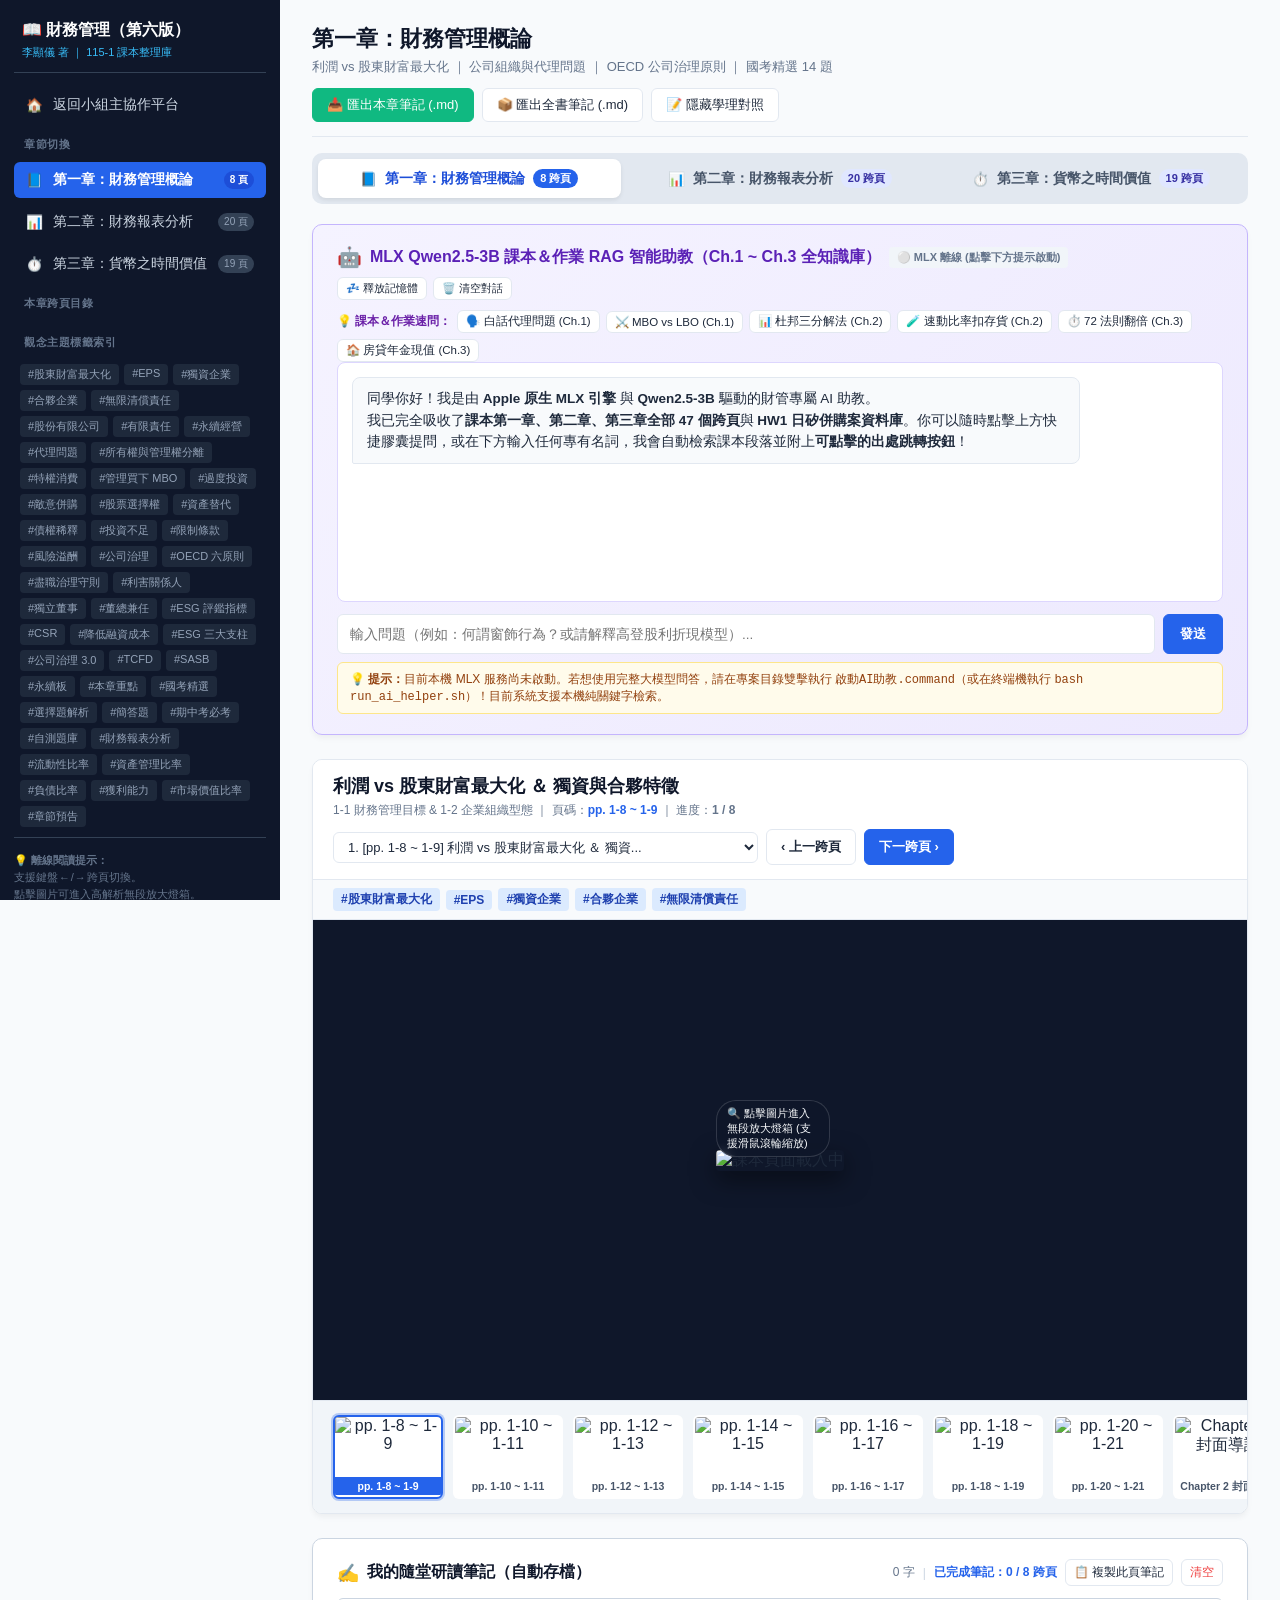
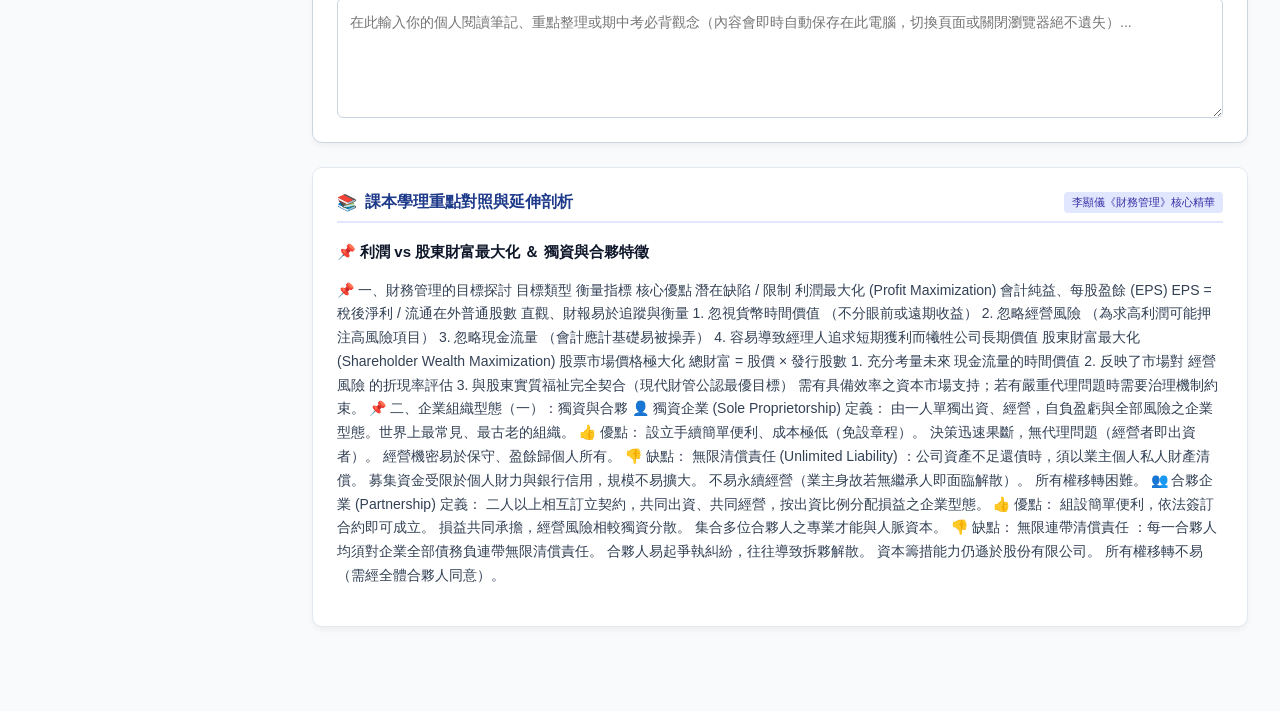
==== textbook.html @ d27c6909 "feat(quiz1): add Quiz 1 exam prep center (Ch01 14 choice questions, 5 essay answers, core textbook c" ====
<!DOCTYPE html>
<html lang="zh-TW">
<head>
<meta charset="UTF-8">
<meta name="viewport" content="width=device-width, initial-scale=1.0, maximum-scale=1.0, user-scalable=no">
<title>📖 財務管理（第六版）本機離線整理庫 ｜ Ch.1 ~ Ch.3 全收錄</title>

<style>
  :root {
    --primary: #1e3a8a;
    --primary-light: #2563eb;
    --bg-main: #f8fafc;
    --sidebar-bg: #0f172a;
    --sidebar-text: #94a3b8;
    --sidebar-active: #38bdf8;
    --card-bg: #ffffff;
    --text: #1e293b;
    --text-muted: #64748b;
    --border: #e2e8f0;
    --shadow: 0 4px 6px -1px rgba(0,0,0,0.05);
    --accent: #0284c7;
  }
  
  * { box-sizing: border-box; -webkit-tap-highlight-color: transparent; }
  body {
    margin: 0;
    font-family: -apple-system, BlinkMacSystemFont, "Segoe UI", Roboto, "Helvetica Neue", Arial, "PingFang TC", "Microsoft JhengHei", sans-serif;
    background: var(--bg-main);
    color: var(--text);
    display: flex;
    min-height: 100vh;
  }
  
  /* ================= 側邊導航欄 ================= */
  #sidebar {
    width: 280px;
    background: var(--sidebar-bg);
    color: var(--sidebar-text);
    padding: 20px 14px;
    flex-shrink: 0;
    display: flex;
    flex-direction: column;
    gap: 6px;
    height: 100vh;
    position: sticky;
    top: 0;
    overflow-y: auto;
  }
  
  .brand {
    color: #ffffff;
    font-size: 16px;
    font-weight: bold;
    padding: 0 8px 12px 8px;
    border-bottom: 1px solid #334155;
    margin-bottom: 8px;
    display: flex;
    flex-direction: column;
    gap: 4px;
  }
  .brand small { font-size: 11px; color: #38bdf8; font-weight: normal; }
  
  .nav-header {
    font-size: 11px;
    text-transform: uppercase;
    letter-spacing: 0.05em;
    color: #64748b;
    padding: 8px 10px 4px 10px;
    font-weight: 700;
  }
  
  .nav-link {
    display: flex;
    align-items: center;
    gap: 10px;
    padding: 9px 12px;
    border-radius: 6px;
    color: #cbd5e1;
    text-decoration: none;
    font-size: 13.5px;
    transition: all 0.15s;
    cursor: pointer;
  }
  .nav-link:hover { background: #1e293b; color: #ffffff; }
  .nav-link.active { background: #2563eb; color: #ffffff; font-weight: 600; }
  .nav-link .badge-counter {
    margin-left: auto;
    font-size: 10px;
    padding: 2px 6px;
    border-radius: 10px;
    background: #334155;
    color: #94a3b8;
  }
  .nav-link.active .badge-counter { background: #1d4ed8; color: #ffffff; }
  
  /* 標籤雲清單 */
  .tag-cloud {
    display: flex;
    flex-wrap: wrap;
    gap: 5px;
    padding: 4px 6px;
  }
  .tag-pill {
    font-size: 11px;
    background: #1e293b;
    color: #94a3b8;
    padding: 3px 8px;
    border-radius: 4px;
    cursor: pointer;
    transition: 0.15s;
  }
  .tag-pill:hover { background: #38bdf8; color: #0f172a; }
  
  /* ================= 主內容區 ================= */
  #main-content {
    flex: 1;
    padding: 24px 32px 60px 32px;
    max-width: 1400px;
    margin: 0 auto;
    width: calc(100% - 280px);
  }
  
  /* 頂部標題列 */
  .top-bar {
    display: flex;
    justify-content: space-between;
    align-items: center;
    margin-bottom: 16px;
    padding-bottom: 14px;
    border-bottom: 1px solid var(--border);
    flex-wrap: wrap;
    gap: 12px;
  }
  .top-title h1 {
    margin: 0;
    font-size: 22px;
    color: #0f172a;
    display: flex;
    align-items: center;
    gap: 8px;
  }
  .top-title p { margin: 4px 0 0 0; color: var(--text-muted); font-size: 13px; }
  
  /* 章節切換 Tabs */
  .chapter-tabs-bar {
    display: flex;
    gap: 8px;
    margin-bottom: 20px;
    background: #e2e8f0;
    padding: 6px;
    border-radius: 10px;
    overflow-x: auto;
  }
  .ch-tab-btn {
    flex: 1;
    min-width: 200px;
    border: none;
    background: transparent;
    padding: 10px 16px;
    border-radius: 8px;
    font-size: 13.5px;
    font-weight: 600;
    color: #475569;
    cursor: pointer;
    transition: all 0.2s;
    display: flex;
    align-items: center;
    justify-content: center;
    gap: 8px;
  }
  .ch-tab-btn:hover { background: rgba(255,255,255,0.6); color: #0f172a; }
  .ch-tab-btn.active {
    background: #ffffff;
    color: #1d4ed8;
    box-shadow: 0 2px 4px rgba(0,0,0,0.08);
  }
  .ch-tab-btn .tab-count {
    font-size: 11px;
    padding: 2px 7px;
    border-radius: 12px;
    background: #e0e7ff;
    color: #3730a3;
  }
  .ch-tab-btn.active .tab-count {
    background: #2563eb;
    color: #ffffff;
  }

  /* 提示標籤 */
  .badge {
    display: inline-flex;
    align-items: center;
    gap: 4px;
    padding: 3px 8px;
    border-radius: 4px;
    font-size: 12px;
    font-weight: 600;
  }
  .badge-blue { background: #dbeafe; color: #1e40af; }
  .badge-indigo { background: #e0e7ff; color: #3730a3; }
  .badge-green { background: #dcfce7; color: #166534; }
  .badge-amber { background: #fef3c7; color: #92400e; }
  .badge-purple { background: #f3e8ff; color: #6b21a8; }
  
  .btn {
    display: inline-flex;
    align-items: center;
    gap: 6px;
    padding: 7px 14px;
    border-radius: 6px;
    font-size: 13px;
    font-weight: 500;
    cursor: pointer;
    border: 1px solid var(--border);
    background: #ffffff;
    color: var(--text);
    text-decoration: none;
    transition: all 0.15s;
  }
  .btn:hover { background: #f1f5f9; border-color: #cbd5e1; }
  .btn-primary { background: var(--primary-light); color: #ffffff; border-color: var(--primary-light); }
  .btn-primary:hover { background: #1d4ed8; border-color: #1d4ed8; }
  .btn-green { background: #10b981; color: #ffffff; border-color: #10b981; }
  .btn-green:hover { background: #059669; }

  /* 跨頁檢視器卡片 */
  .viewer-card {
    background: var(--card-bg);
    border: 1px solid var(--border);
    border-radius: 10px;
    box-shadow: var(--shadow);
    overflow: hidden;
    margin-bottom: 24px;
  }
  
  .viewer-header {
    background: #ffffff;
    padding: 14px 20px;
    border-bottom: 1px solid var(--border);
    display: flex;
    justify-content: space-between;
    align-items: center;
    flex-wrap: wrap;
    gap: 10px;
  }
  .viewer-header .title-group {
    display: flex;
    flex-direction: column;
    gap: 4px;
  }
  .viewer-header h2 {
    margin: 0;
    font-size: 18px;
    color: #0f172a;
    display: flex;
    align-items: center;
    gap: 8px;
  }
  .viewer-header .meta-sub {
    font-size: 12px;
    color: var(--text-muted);
  }
  
  .viewer-controls {
    display: flex;
    align-items: center;
    gap: 8px;
  }
  
  .page-nav-btn {
    padding: 8px 14px;
    font-size: 13px;
    font-weight: 600;
  }
  
  /* 圖片容器 */
  .image-stage {
    background: #0f172a;
    padding: 16px;
    display: flex;
    flex-direction: column;
    align-items: center;
    justify-content: center;
    position: relative;
    user-select: none;
    min-height: 480px;
  }
  
  .image-wrapper {
    max-width: 100%;
    position: relative;
    cursor: zoom-in;
    display: inline-block;
  }
  
  .main-page-image {
    max-width: 100%;
    max-height: 720px;
    object-fit: contain;
    border-radius: 4px;
    box-shadow: 0 8px 24px rgba(0,0,0,0.5);
    display: block;
    transition: opacity 0.2s;
  }
  
  .zoom-hint-pill {
    position: absolute;
    bottom: 14px;
    right: 14px;
    background: rgba(15, 23, 42, 0.85);
    backdrop-filter: blur(4px);
    color: #f8fafc;
    padding: 5px 10px;
    border-radius: 20px;
    font-size: 11px;
    display: flex;
    align-items: center;
    gap: 6px;
    pointer-events: none;
    border: 1px solid rgba(255,255,255,0.15);
  }
  
  /* 縮圖輪播條 */
  .thumb-strip {
    display: flex;
    gap: 10px;
    padding: 14px 20px;
    background: #f1f5f9;
    border-top: 1px solid var(--border);
    overflow-x: auto;
    scrollbar-width: thin;
  }
  .thumb-item {
    flex-shrink: 0;
    width: 110px;
    border-radius: 6px;
    cursor: pointer;
    border: 2px solid transparent;
    overflow: hidden;
    background: #ffffff;
    transition: all 0.2s;
    text-align: center;
    position: relative;
  }
  .thumb-item:hover { transform: translateY(-2px); border-color: #94a3b8; }
  .thumb-item.active { border-color: #2563eb; box-shadow: 0 0 0 2px rgba(37,99,235,0.3); }
  .thumb-item img { width: 100%; height: 60px; object-fit: cover; display: block; }
  .thumb-item .thumb-label {
    font-size: 10.5px;
    padding: 3px 2px;
    color: #475569;
    font-weight: 600;
    background: #ffffff;
    white-space: nowrap;
    overflow: hidden;
    text-overflow: ellipsis;
  }
  .thumb-item.active .thumb-label { background: #2563eb; color: #ffffff; }

  /* 學理對照整理卡片 */
  .notes-card {
    background: var(--card-bg);
    border: 1px solid var(--border);
    border-radius: 10px;
    box-shadow: var(--shadow);
    padding: 24px;
    margin-bottom: 24px;
  }
  .notes-card h3 {
    margin: 0 0 14px 0;
    font-size: 16px;
    color: var(--primary);
    display: flex;
    align-items: center;
    gap: 8px;
    border-bottom: 2px solid #e0e7ff;
    padding-bottom: 8px;
  }
  .notes-content {
    line-height: 1.7;
    font-size: 14px;
    color: #334155;
  }
  .notes-content h4 { margin: 16px 0 8px 0; font-size: 15px; color: #0f172a; }
  .concept-table {
    width: 100%;
    border-collapse: collapse;
    margin: 14px 0;
    font-size: 13px;
  }
  .concept-table th, .concept-table td {
    border: 1px solid var(--border);
    padding: 10px 12px;
    text-align: left;
  }
  .concept-table th { background: #f8fafc; font-weight: 600; color: #334155; }
  .concept-table tr:hover { background: #f8fafc; }
  
  .two-col-grid {
    display: grid;
    grid-template-columns: 1fr 1fr;
    gap: 16px;
    margin: 14px 0;
  }
  .col-card {
    background: #f8fafc;
    border: 1px solid var(--border);
    border-radius: 8px;
    padding: 14px;
  }
  .col-header { font-weight: 700; margin-bottom: 8px; font-size: 14px; }
  .pros-cons { margin-top: 10px; font-size: 13px; }
  .pros-cons ul { margin: 4px 0 0 0; padding-left: 18px; }

  .alert-box {
    background: #eff6ff;
    border-left: 4px solid #3b82f6;
    padding: 12px 16px;
    border-radius: 0 6px 6px 0;
    margin: 12px 0;
    font-size: 13.5px;
  }

  /* 個人隨堂筆記面板 */
  .user-notes-card {
    background: #ffffff;
    border: 1px solid #cbd5e1;
    border-radius: 10px;
    box-shadow: var(--shadow);
    padding: 20px 24px;
    margin-bottom: 24px;
  }
  .user-notes-header {
    display: flex;
    justify-content: space-between;
    align-items: center;
    margin-bottom: 12px;
    flex-wrap: wrap;
    gap: 8px;
  }
  .user-notes-textarea {
    width: 100%;
    min-height: 120px;
    padding: 12px;
    border: 1.5px solid #cbd5e1;
    border-radius: 6px;
    font-family: inherit;
    font-size: 14px;
    line-height: 1.6;
    color: #1e293b;
    resize: vertical;
    outline: none;
    transition: border-color 0.2s;
  }
  .user-notes-textarea:focus { border-color: #2563eb; }

  /* 🤖 MLX AI 助教面板樣式 */
  .ai-assistant-card {
    background: linear-gradient(135deg, #f5f3ff, #ede9fe);
    border: 1.5px solid #c4b5fd;
    border-radius: 10px;
    box-shadow: var(--shadow);
    padding: 20px 24px;
    margin-bottom: 24px;
  }
  .ai-assistant-header {
    display: flex;
    justify-content: space-between;
    align-items: center;
    margin-bottom: 10px;
    flex-wrap: wrap;
    gap: 8px;
  }
  .chat-container {
    background: #ffffff;
    border: 1px solid #ddd6fe;
    border-radius: 8px;
    height: 240px;
    overflow-y: auto;
    padding: 14px;
    display: flex;
    flex-direction: column;
    gap: 12px;
    margin-bottom: 12px;
  }
  .chat-bubble {
    max-width: 85%;
    padding: 10px 14px;
    border-radius: 8px;
    font-size: 13.5px;
    line-height: 1.6;
    word-break: break-word;
  }
  .chat-user {
    align-self: flex-end;
    background: #2563eb;
    color: #ffffff;
    border-bottom-right-radius: 2px;
  }
  .chat-ai {
    align-self: flex-start;
    background: #f8fafc;
    color: #1e293b;
    border: 1px solid #e2e8f0;
    border-bottom-left-radius: 2px;
  }
  .citation-badge {
    display: inline-flex;
    align-items: center;
    gap: 4px;
    background: #f0fdf4;
    color: #166534;
    border: 1px solid #86efac;
    padding: 2px 7px;
    border-radius: 4px;
    font-size: 11.5px;
    cursor: pointer;
    font-weight: 600;
    margin-right: 4px;
    margin-top: 4px;
    transition: 0.15s;
  }
  .citation-badge:hover {
    background: #16a34a;
    color: #ffffff;
  }

  /* ================= 放大燈箱 (Lightbox Modal) ================= */
  .lightbox-modal {
    display: none;
    position: fixed;
    top: 0;
    left: 0;
    width: 100vw;
    height: 100vh;
    background: rgba(15, 23, 42, 0.95);
    z-index: 9999;
    flex-direction: column;
  }
  .lightbox-modal.show { display: flex; }
  
  .lightbox-toolbar {
    background: rgba(15, 23, 42, 0.8);
    backdrop-filter: blur(8px);
    padding: 12px 24px;
    display: flex;
    justify-content: space-between;
    align-items: center;
    color: #ffffff;
    border-bottom: 1px solid rgba(255,255,255,0.1);
  }
  .lightbox-toolbar button {
    background: rgba(255,255,255,0.1);
    color: #ffffff;
    border: 1px solid rgba(255,255,255,0.2);
    padding: 6px 12px;
    border-radius: 6px;
    cursor: pointer;
    font-size: 13px;
  }
  .lightbox-toolbar button:hover { background: rgba(255,255,255,0.2); }
  
  .lightbox-img-container {
    flex: 1;
    overflow: auto;
    display: flex;
    align-items: center;
    justify-content: center;
    padding: 20px;
    cursor: grab;
  }
  .lightbox-img-container:active { cursor: grabbing; }
  .lightbox-img {
    max-width: 95%;
    max-height: 90vh;
    object-fit: contain;
    transition: transform 0.15s ease-out;
    box-shadow: 0 12px 40px rgba(0,0,0,0.8);
    border-radius: 4px;
  }

  @media (max-width: 992px) {
    body { flex-direction: column; }
    #sidebar { width: 100%; height: auto; position: static; }
    #main-content { width: 100%; padding: 16px; }
    .two-col-grid { grid-template-columns: 1fr; }
    .chapter-tabs-bar { flex-direction: column; }
    .ch-tab-btn { width: 100%; }
  }
</style>
</head>
<body>

<!-- 側邊導航欄 -->
<aside id="sidebar">
  <div class="brand">
    <div>📖 財務管理（第六版）</div>
    <small>李顯儀 著 ｜ 115-1 課本整理庫</small>
  </div>
  
  <a class="nav-link" href="./index.html">
    <span>🏠</span> 返回小組主協作平台
  </a>

  <div class="nav-header">章節切換</div>
  <a class="nav-link active" id="side-nav-ch1" onclick="switchChapter('ch1')">
    <span>📘</span> 第一章：財務管理概論
    <span class="badge-counter" id="ch1-counter">8 頁</span>
  </a>
  <a class="nav-link" id="side-nav-ch2" onclick="switchChapter('ch2')">
    <span>📊</span> 第二章：財務報表分析
    <span class="badge-counter" id="ch2-counter">20 頁</span>
  </a>
  <a class="nav-link" id="side-nav-ch3" onclick="switchChapter('ch3')">
    <span>⏱️</span> 第三章：貨幣之時間價值
    <span class="badge-counter" id="ch3-counter">19 頁</span>
  </a>

  <div class="nav-header">本章跨頁目錄</div>
  <div id="side-page-list" style="display: flex; flex-direction: column; gap: 4px; max-height: 240px; overflow-y: auto;">
    <!-- 動態生成側邊頁碼 -->
  </div>
  
  <div class="nav-header">觀念主題標籤索引</div>
  <div class="tag-cloud" id="tag-cloud-container">
    <!-- 動態生成標籤 -->
  </div>
  
  <div style="margin-top: auto; padding-top: 14px; border-top: 1px solid #334155; font-size: 11px; color: #64748b; line-height: 1.5;">
    💡 <b>離線閱讀提示：</b><br>
    支援鍵盤 <code>←</code> / <code>→</code> 跨頁切換。<br>
    點擊圖片可進入高解析無段放大燈箱。
  </div>
</aside>

<!-- 主內容區 -->
<main id="main-content">

  <!-- 頂部標題列 -->
  <div class="top-bar">
    <div class="top-title">
      <h1 id="main-chapter-title">📘 第一章：財務管理概論</h1>
      <p id="main-chapter-sub">高解析跨頁整理 ｜ 隨堂精華筆記 ｜ 國考習題全解 ｜ 本地 MLX RAG 助教</p>
    </div>
    <div style="display: flex; gap: 8px;">
      <button class="btn btn-green" onclick="exportCurrentChapterNotes()">
        📥 匯出本章筆記 (.md)
      </button>
      <button class="btn" onclick="exportAllChaptersNotes()">
        📦 匯出全書筆記 (.md)
      </button>
      <button class="btn" id="toggle-notes-btn" onclick="toggleNotesView()">
        📝 隱藏學理對照
      </button>
    </div>
  </div>

  <!-- 章節切換 Tabs -->
  <div class="chapter-tabs-bar">
    <button id="tab-ch1" class="ch-tab-btn active" onclick="switchChapter('ch1')">
      <span>📘</span> 第一章：財務管理概論
      <span class="tab-count">8 跨頁</span>
    </button>
    <button id="tab-ch2" class="ch-tab-btn" onclick="switchChapter('ch2')">
      <span>📊</span> 第二章：財務報表分析
      <span class="tab-count">20 跨頁</span>
    </button>
    <button id="tab-ch3" class="ch-tab-btn" onclick="switchChapter('ch3')">
      <span>⏱️</span> 第三章：貨幣之時間價值
      <span class="tab-count">19 跨頁</span>
    </button>
  </div>

  <!-- 🤖 MLX Qwen2.5 本地智能助教面板 (RAG 知識庫) -->
  <div class="ai-assistant-card" id="ai-assistant-card">
    <div class="ai-assistant-header">
      <div style="display: flex; align-items: center; gap: 8px; flex-wrap: wrap;">
        <span style="font-size: 20px;">🤖</span>
        <h3 style="margin: 0; font-size: 16px; color: #5b21b6;">MLX Qwen2.5-3B 課本＆作業 RAG 智能助教（Ch.1 ~ Ch.3 全知識庫）</h3>
        <span id="mlx-status-badge" class="badge" style="background: #e2e8f0; color: #475569; font-size: 11px;">
          ⏳ 偵測本機 MLX 服務中...
        </span>
      </div>
      <div style="display: flex; gap: 6px; align-items: center;">
        <button class="btn" style="font-size: 11px; padding: 3px 8px;" onclick="manualUnloadModel()" title="手動釋放 2GB 記憶體">
          💤 釋放記憶體
        </button>
        <button class="btn" style="font-size: 11px; padding: 3px 8px;" onclick="clearAiChat()">
          🗑️ 清空對話
        </button>
      </div>
    </div>

    <!-- 快捷提問膠囊 -->
    <div style="margin-top: 10px; display: flex; flex-wrap: wrap; gap: 6px; align-items: center;" id="quick-prompts-container">
      <span style="font-size: 12px; font-weight: 700; color: #6b21a8;">💡 課本＆作業速問：</span>
      <button class="btn" style="font-size: 11.5px; padding: 3px 8px;" onclick="quickMlxPrompt('請用白話解釋課本第一章提到的「代理問題」，並列出股東與經理人的四大衝突原因。')">🗣️ 白話代理問題 (Ch.1)</button>
      <button class="btn" style="font-size: 11.5px; padding: 3px 8px;" onclick="quickMlxPrompt('課本第 1-12 頁的「管理買下 (MBO)」是什麼？它跟「槓桿買下 (LBO)」有什麼差別？')">⚔️ MBO vs LBO (Ch.1)</button>
      <button class="btn" style="font-size: 11.5px; padding: 3px 8px;" onclick="quickMlxPrompt('第二章的「杜邦三分解法」公式是什麼？如何透過它診斷企業的獲利是靠賺錢、轉得快還是開槓桿？')">📊 杜邦三分解法 (Ch.2)</button>
      <button class="btn" style="font-size: 11.5px; padding: 3px 8px;" onclick="quickMlxPrompt('為什麼計算速動比率時，必須要把「存貨」與「預付費用」扣除？')">🧪 速動比率扣存貨 (Ch.2)</button>
      <button class="btn" style="font-size: 11.5px; padding: 3px 8px;" onclick="quickMlxPrompt('第三章提到的神奇「72 法則」是什麼？如果年報酬率是 8%，本金翻倍大概要幾年？')">⏱️ 72 法則翻倍 (Ch.3)</button>
      <button class="btn" style="font-size: 11.5px; padding: 3px 8px;" onclick="quickMlxPrompt('普通年金現值 (PVA) 公式是什麼？如果要計算 30 年房貸每月還款金額，該如何代入？')">🏠 房貸年金現值 (Ch.3)</button>
    </div>

    <!-- 對話視窗 -->
    <div class="chat-container" id="ai-chat-box">
      <div class="chat-bubble chat-ai">
        同學你好！我是由 <b>Apple 原生 MLX 引擎</b> 與 <b>Qwen2.5-3B</b> 驅動的財管專屬 AI 助教。<br>
        我已完全吸收了<b>課本第一章、第二章、第三章全部 47 個跨頁</b>與 <b>HW1 日矽併購案資料庫</b>。你可以隨時點擊上方快捷膠囊提問，或在下方輸入任何專有名詞，我會自動檢索課本段落並附上<b>可點擊的出處跳轉按鈕</b>！
      </div>
    </div>

    <!-- 輸入列 -->
    <div style="display: flex; gap: 8px;">
      <input type="text" id="ai-input" placeholder="輸入問題（例如：何謂窗飾行為？或請解釋高登股利折現模型）..." style="flex: 1; padding: 10px 12px; border: 1px solid var(--border); border-radius: 6px; font-size: 13.5px; outline: none;" onkeydown="if(event.key==='Enter') sendMlxMessage()">
      <button id="ai-send-btn" class="btn btn-primary" style="padding: 10px 16px; font-weight: 600;" onclick="sendMlxMessage()">
        發送
      </button>
    </div>
    
    <div id="mlx-offline-tip" style="display: none; margin-top: 8px; padding: 8px 12px; background: #fffbeb; border: 1px solid #fde68a; border-radius: 6px; font-size: 12px; color: #92400e;">
      💡 <b>提示：</b>目前本機 MLX 服務尚未啟動。若想使用完整大模型問答，請在專案目錄雙擊執行 <code>啟動AI助教.command</code>（或在終端機執行 <code>bash run_ai_helper.sh</code>）！目前系統支援本機純關鍵字檢索。
    </div>
  </div>

  <!-- 跨頁圖片檢視卡片 -->
  <div class="viewer-card" id="main-viewer-card">
    <div class="viewer-header">
      <div class="title-group">
        <h2 id="cur-page-title">載入中...</h2>
        <div class="meta-sub">
          <span id="cur-page-section">章節載入中</span> ｜ 
          頁碼：<b id="cur-page-range" style="color: #2563eb;">-</b> ｜ 
          進度：<span id="cur-page-index-label" style="font-weight: 600;">1 / 8</span>
        </div>
      </div>
      <div class="viewer-controls">
        <select id="jump-select" class="btn" onchange="goToPage(parseInt(this.value))" style="padding: 6px 10px;">
          <!-- 動態載入頁面清單 -->
        </select>
        <button class="btn page-nav-btn" onclick="prevPage()" title="快捷鍵: ← 或 A">‹ 上一跨頁</button>
        <button class="btn btn-primary page-nav-btn" onclick="nextPage()" title="快捷鍵: → 或 D">下一跨頁 ›</button>
      </div>
    </div>
    
    <!-- 標籤展示 -->
    <div style="padding: 8px 20px; background: #f8fafc; border-bottom: 1px solid var(--border); display: flex; gap: 6px; align-items: center; flex-wrap: wrap;" id="cur-page-tags">
      <!-- 動態載入當前頁標籤 -->
    </div>
    
    <!-- 核心大圖檢視區 -->
    <div class="image-stage">
      <div class="image-wrapper" onclick="openLightbox()">
        <img id="cur-page-img" class="main-page-image" src="" alt="課本頁面載入中">
        <div class="zoom-hint-pill">🔍 點擊圖片進入無段放大燈箱 (支援滑鼠滾輪縮放)</div>
      </div>
    </div>
    
    <!-- 底部縮圖輪播條 -->
    <div class="thumb-strip" id="thumb-strip">
      <!-- 動態載入縮圖 -->
    </div>
  </div>

  <!-- 個人隨堂筆記系統 -->
  <div class="user-notes-card">
    <div class="user-notes-header">
      <div style="display: flex; align-items: center; gap: 8px;">
        <span style="font-size: 18px;">✍️</span>
        <h3 style="margin: 0; font-size: 16px; color: #0f172a;">我的隨堂研讀筆記（自動存檔）</h3>
        <span id="note-saved-status" class="badge badge-green" style="display: none;">已自動保存</span>
      </div>
      <div style="display: flex; gap: 8px; align-items: center;">
        <span id="note-word-count" style="font-size: 12px; color: var(--text-muted);">0 字</span>
        <span style="font-size: 12px; color: #cbd5e1;">|</span>
        <span id="chapter-notes-stat" style="font-size: 12px; color: #2563eb; font-weight: 600;">已完成筆記：0 跨頁</span>
        <button class="btn" style="font-size: 12px; padding: 4px 8px;" onclick="copyCurrentNote()">📋 複製此頁筆記</button>
        <button class="btn" style="font-size: 12px; padding: 4px 8px; color: #ef4444;" onclick="clearCurrentNote()">清空</button>
      </div>
    </div>
    <textarea id="user-note-input" class="user-notes-textarea" placeholder="在此輸入你的個人閱讀筆記、重點整理或期中考必背觀念（內容會即時自動保存在此電腦，切換頁面或關閉瀏覽器絕不遺失）..." oninput="handleNoteInput()"></textarea>
  </div>

  <!-- 學理對照精華整理卡片 -->
  <div class="notes-card" id="notes-card">
    <h3>
      <span>📚</span> 課本學理重點對照與延伸剖析
      <span class="badge badge-indigo" style="font-size: 11px; font-weight: normal; margin-left: auto;">李顯儀《財務管理》核心精華</span>
    </h3>
    <div class="notes-content" id="cur-page-notes">
      <!-- 動態載入學理筆記 -->
    </div>
  </div>

</main>

<!-- 高解析度燈箱檢視器 (Lightbox Modal) -->
<div class="lightbox-modal" id="lightbox-modal">
  <div class="lightbox-toolbar">
    <div style="font-weight: 600; font-size: 14px;" id="lb-title">高解析度課本檢視</div>
    <div style="font-size: 12px; color: #94a3b8;">
      滑鼠滾輪可直接放大/縮小 ｜ 目前比例：<span id="lb-scale">100%</span>
    </div>
    <div style="display: flex; gap: 8px;">
      <button onclick="zoomIn()">🔍 放大 (+)</button>
      <button onclick="zoomOut()">🔍 縮小 (-)</button>
      <button onclick="resetZoom()">↺ 重設比例 (100%)</button>
      <button onclick="closeLightbox()" style="color: #f87171; font-weight: bold;">✕ 關閉 (ESC)</button>
    </div>
  </div>
  <div class="lightbox-img-container" id="lightbox-container">
    <img id="lightbox-img" class="lightbox-img" src="" alt="高解析放大圖片">
  </div>
</div>

<!-- 離線資料與閱讀器控制器 -->
<script>
  // 注入各章節所有跨頁資料
  const chaptersData = {
    ch1: {
      id: "ch1",
      title: "第一章：財務管理概論",
      sub: "利潤 vs 股東財富最大化 ｜ 公司組織與代理問題 ｜ OECD 公司治理原則 ｜ 國考精選 14 題",
      imgFolder: "./電子書/課本/第一章節",
      pages: [
  {
    "id": "ch01_p1-8-1-9",
    "pageRange": "pp. 1-8 ~ 1-9",
    "filename": "截圖 2026-09-29 下午6.59.14.png",
    "section": "1-1 財務管理目標 & 1-2 企業組織型態",
    "title": "利潤 vs 股東財富最大化 ＆ 獨資與合夥特徵",
    "tags": [
      "股東財富最大化",
      "EPS",
      "獨資企業",
      "合夥企業",
      "無限清償責任"
    ],
    "summary": "探討財務管理最高目標之爭（利潤最大化 vs 股東財富最大化），並介紹前兩大傳統企業組織型態（獨資、合夥）之運作架構與優缺點。",
    "notes": "<div class='note-block'><h4>📌 利潤 vs 股東財富最大化 ＆ 獨資與合夥特徵</h4><p>📌 一、財務管理的目標探討 目標類型 衡量指標 核心優點 潛在缺陷 / 限制 利潤最大化 (Profit Maximization) 會計純益、每股盈餘 (EPS) EPS = 稅後淨利 / 流通在外普通股數 直觀、財報易於追蹤與衡量 1. 忽視貨幣時間價值 （不分眼前或遠期收益） 2. 忽略經營風險 （為求高利潤可能押注高風險項目） 3. 忽略現金流量 （會計應計基礎易被操弄） 4. 容易導致經理人追求短期獲利而犧牲公司長期價值 股東財富最大化 (Shareholder Wealth Maximization) 股票市場價格極大化 總財富 = 股價 × 發行股數 1. 充分考量未來 現金流量的時間價值 2. 反映了市場對 經營風險 的折現率評估 3. 與股東實質福祉完全契合（現代財管公認最優目標） 需有具備效率之資本市場支持；若有嚴重代理問題時需要治理機制約束。 📌 二、企業組織型態（一）：獨資與合夥 👤 獨資企業 (Sole Proprietorship) 定義： 由一人單獨出資、經營，自負盈虧與全部風險之企業型態。世界上最常見、最古老的組織。 👍 優點： 設立手續簡單便利、成本極低（免設章程）。 決策迅速果斷，無代理問題（經營者即出資者）。 經營機密易於保守、盈餘歸個人所有。 👎 缺點： 無限清償責任 (Unlimited Liability) ：公司資產不足還債時，須以業主個人私人財產清償。 募集資金受限於個人財力與銀行信用，規模不易擴大。 不易永續經營（業主身故若無繼承人即面臨解散）。 所有權移轉困難。 👥 合夥企業 (Partnership) 定義： 二人以上相互訂立契約，共同出資、共同經營，按出資比例分配損益之企業型態。 👍 優點： 組設簡單便利，依法簽訂合約即可成立。 損益共同承擔，經營風險相較獨資分散。 集合多位合夥人之專業才能與人脈資本。 👎 缺點： 無限連帶清償責任 ：每一合夥人均須對企業全部債務負連帶無限清償責任。 合夥人易起爭執糾紛，往往導致拆夥解散。 資本籌措能力仍遜於股份有限公司。 所有權移轉不易（需經全體合夥人同意）。</p></div>"
  },
  {
    "id": "ch01_p1-10-1-11",
    "pageRange": "pp. 1-10 ~ 1-11",
    "filename": "截圖 2026-09-29 下午6.59.16.png",
    "section": "1-2 公司組織特徵 & 1-3 代理問題起源",
    "title": "公司組織之四大特點 ＆ 代理問題的萌芽",
    "tags": [
      "股份有限公司",
      "有限責任",
      "永續經營",
      "代理問題",
      "所有權與管理權分離"
    ],
    "summary": "分析股份有限公司（Corporation）相較獨資與合夥的四大強大優勢，以及伴隨而來的核心缺陷——所有權與經營權分離所產生的代理問題。",
    "notes": "<div class='note-block'><h4>📌 公司組織之四大特點 ＆ 代理問題的萌芽</h4><p>📌 一、股份有限公司的四大核心優勢與兩大缺點 向度 特性重點 商業競爭優勢意涵 👍 資金募集容易 資本細分為股份，可公開向公眾發行股票與債券。 能快速籌措龐大資金，進行大規模資本支出與先進研發競賽。 👍 具有法人地位與永續經營 公司為獨立法人，生命不因個別股東之過世、退股而終止。 確保長期經營計畫可延續推動，具備商業穩定性。 👍 有限清償責任 (Limited Liability) 股東最大損失僅限於其所認購之出資股份額度，不波及私人財產。 極大降低投資者風險，鼓勵大眾積極參與資本市場投資。 👍 所有權容易移轉 股份單位標準化，可在次級市場（證券交易所）自由買賣轉讓。 投資人流動性極佳，資產變現迅速。 👎 籌設程序繁雜 受公司法、證交法等嚴格法規監管，會計審計、資訊申報成本高。 合規與監管成本沉重。 👎 容易產生代理問題 所有權（股東）與管理權（經理人）完全分離 。 經營當局若追求個人私利，將嚴重損害廣大外部股東利益。 📌 二、何謂「代理關係」與「代理問題」？ 💡 代理關係 (Agency Relationship) 之學理定義： 當一方作為 「主理人」(Principals，如股東) ，委託另一方作為 「代理人」(Agents，如專業經理人) 代為執行公司經營與特定決策時，雙方即建立起契約上的委託代理關係。 ⚠️ 代理問題 (Agency Problems) 的根源： 由於人的自利本性，當代理人（管理層）的目標函數（如個人權力、高薪、豪奢辦公室）與主理人（股東財富最大化）發生衝突，且存在 資訊不對稱 與監督不完整時，代理問題便應運而生！</p></div>"
  },
  {
    "id": "ch01_p1-12-1-13",
    "pageRange": "pp. 1-12 ~ 1-13",
    "filename": "截圖 2026-09-29 下午6.59.18.png",
    "section": "1-3 代理問題深度剖析",
    "title": "股東與管理者、股東與債權人之代理衝突與解方",
    "tags": [
      "特權消費",
      "管理買下 MBO",
      "過度投資",
      "敵意併購",
      "股票選擇權",
      "資產替代",
      "債權稀釋",
      "投資不足"
    ],
    "summary": "全面剖析財務管理兩大代理衝突：（1）股東與管理者；（2）股東與債權人，並詳解其發生原因與因應機制。",
    "notes": "<div class='note-block'><h4>📌 股東與管理者、股東與債權人之代理衝突與解方</h4><p>📌 一、股東 vs 管理者的代理問題 ⚠️ 四大常見發生原因（經理人自利行為） 怠忽職守 (Shirking)： 努力工作的成果大部分歸股東享有，管理者缺乏激勵誘因，易產生懈怠。 特權消費 (Perquisites Consumption)： 利用公務報銷個人私人娛樂、買豪車、奢華裝潢等非必要開銷。 管理買下 (Management Buyouts, MBO / LBO)： 為低價奪得公司控制權，刻意壓低股價再藉由融資買回股權，損害原始股東。 過度投資 (Overinvestment / Empire Building)： 追求個人掌管龐大帝國的虛榮，盲目推動 NPV 🛡️ 四大解決機制（對齊利益與監督威脅） 解雇威脅： 董事會代表股東嚴格考核，績效不彰或違背股東利益時予以解聘。 接管威脅 (Hostile Takeover)： 經營不善致股價重挫時，外部掠奪者可能發動敵意收購撤換經營層，促使其努力維持股價。 薪資激勵計畫： 設計長期激勵方案，如 股票選擇權 (Stock Options) 、 績效股票 (Performance Shares) ，將經理人身家與股價綁定。 經理人勞動市場競爭 (Managerial Labor Market)： 市場聲譽機制促使經理人維持良好績效，避免未來身價暴跌。 📌 二、股東 vs 債權人的代理問題 當債權人把資金貸給公司後，股東掌握實際資金運用權，基於 「有限責任」 的看漲選擇權特質，股東有動機損害債權人以自肥： 衝突類型 學理機制與行為 對債權人的傷害 1. 資產替換 (Asset Substitution) 以低風險名義借貸，取得資金後擅自投資 高風險項目 。若成功獲利全歸股東；若失敗由債權人承擔虧損。 承受超越原先利率補償之高風險。 2. 債權稀釋 (Claim Dilution) 公司隨後發行更多同順位或更高順位之新債，大幅推升負債比率。 舊債權人之資產受償擔保被稀釋，違約風險暴增。 3. 股利支付 (Dividend Payout) 在財務陷入困難時，強行將大量借得之現金作為股利發放給股東。 直接掏空公司資產與流動性，使公司淪為空殼。 4. 投資不足 (Underinvestment) 財務困窘時，即使有 NPV > 0 的優良投資計畫 ，若新獲利預期全被債權人拿去清償舊債，股東便拒絕增資投資。 錯失為公司創造價值與翻身的良機。</p></div>"
  },
  {
    "id": "ch01_p1-14-1-15",
    "pageRange": "pp. 1-14 ~ 1-15",
    "filename": "截圖 2026-09-29 下午6.59.20.png",
    "section": "1-3 債權人防衛機制 & 1-4 公司治理導論",
    "title": "債權人防衛條款 ＆ 公司治理的起源與 OECD 原則",
    "tags": [
      "限制條款",
      "風險溢酬",
      "公司治理",
      "OECD 六原則",
      "盡職治理守則",
      "利害關係人"
    ],
    "summary": "說明債權人如何藉由契約條款自保，並深入探討 1997 亞洲金融風暴催生的「公司治理」制度與 OECD 六大治理準則。",
    "notes": "<div class='note-block'><h4>📌 債權人防衛條款 ＆ 公司治理的起源與 OECD 原則</h4><p>📌 一、債權人的自我防衛之道 📜 1. 訂立限制性契約條款 (Restrictive Covenants) 積極限制條款： 要求公司維持特定財務比率（如流動比率 ≥ 200%、利息保障倍數 ≥ 3 倍）、按期提供經會計師查核之財務報表。 消極限制條款： 限制發放現金股利總額、限制再發行新債之額度與順位、未經許可不得處分核心資產或進行大型併購。 擔保品要求： 設定專屬高順位實體資產抵押權。 📈 2. 提高借款利率（要求風險溢酬） 事前評估公司治理水準與代理風險，將潛在道德風險反映在借貸利率上。 若公司代理風險高，債權人便調升違約風險溢酬，使公司融資成本增加。 或要求附帶 「可轉換公司債 (CB)」 條款，讓債權人能分享公司股價上漲好處。 📌 二、公司治理 (Corporate Governance) 簡介與歷史脈絡 自 1997 年亞洲金融風暴 後，公司治理被公認為防範金融危機與企業弊端的良方。台灣於 2003 年成立「公司治理中心」，金管會更於 2020 年發布「公司治理 3.0－永續發展藍圖」。 🌐 OECD 公司治理六大原則（2015 修正版）： 項次 核心原則名稱 實務重點內涵 原則一 建置有效的公司治理架構 透明、效率、明確劃分管理階層與董事會權責，兼顧法律制度與市場監理。 原則二 保障並公允對待全體股東權益 確保所有股東（含少數股東、外資股東）均受公允對待，維護投票權與資訊知情權。 原則三 強調機構投資人盡職治理 (Institutional Stewardship) 退休金、主權基金、投信等大戶應扮演積極監督者，落實盡職治理守則與出席行使表決權。 原則四 保障公司利害關係人權益 (Stakeholders Rights) 依法尊重債權人、員工、供應鏈及社區權益，鼓勵企業善盡社會責任 (CSR)。 原則五 提升資訊的揭露與透明度 落實會計審計品質、重大訊息及時公告、提升外語資訊申報水準。 原則六 強化董事會效能與責任 設立獨立董事、審計與薪酬功能委員會，客觀監督管理階層運作。</p></div>"
  },
  {
    "id": "ch01_p1-16-1-17",
    "pageRange": "pp. 1-16 ~ 1-17",
    "filename": "截圖 2026-09-29 下午6.59.23.png",
    "section": "1-4 公司治理核心效能 & ESG 實務案例",
    "title": "董監職責強化、治理重要性 ＆ ESG 評鑑四大指標",
    "tags": [
      "獨立董事",
      "董總兼任",
      "ESG 評鑑指標",
      "CSR",
      "降低融資成本"
    ],
    "summary": "探討董事會獨立性機制（如杜絕董總兼任弊病）與公司治理四大重要性，並延伸剖析產業界評鑑 ESG 公司治理的四大關鍵指標。",
    "notes": "<div class='note-block'><h4>📌 董監職責強化、治理重要性 ＆ ESG 評鑑四大指標</h4><p>📌 一、強化董監事效能與職責之關鍵機制 ⚠️ 國內傳統弊病：董事長兼任總經理（董總合一） 當董事長兼任總經理時，形同「自己監督自己」，導致董事會監督機能名存實亡，重大決策缺乏客觀制衡。 ✅ 現代公司治理推動方向： 推動獨立董事制度： 引進外部獨立公正專業人士，確保審計委員會由獨董組成。 董監事投保責任保險： 提高董監事勇於任事與承擔責任的意願與保障。 將薪酬績效與長約連結： 設置薪酬委員會，杜絕短線操作與自肥。 📌 二、實施優質公司治理的四大核心價值 1. 促進資本市場正常發展 透明運作降低資訊不對稱，維護市場秩序與投資人信心，吸引海內外長期資金進駐。 2. 讓公司善盡企業社會責任 (CSR) 兼顧獲利與環境保護、人權法治及公益參與，達成社會福祉最大化。 3. 維護所有利害關係人權益 建立暢通申訴管道，保障員工薪酬待遇、債權人資金安全與上下游供應鏈公平合作。 4. 增進經營績效與股東權益價值 大幅提高公司信用評等， 顯著降低股權與債權融資成本 ，進而推升企業本益比與股價！ 📌 三、案例觀點：掌握 ESG 關鍵，評鑑治理四大指標 依據國際永續投資趨勢論壇與投信機構見解，觀察一家公司 ESG 中的 G (Governance) 是否落實，核心觀察四大向度： 董事會結構與獨立性： 獨立董事席次比例、女性董事多元性、平均出席率與決策效率。 管理層利益與公司長遠利益一致性： 給予長期激勵（如長期限制型股票），避免經理人只顧短期 EPS 衝刺。 財務報告的透明性與會計師審計品質： 落實嚴謹會計準則，無保留意見審計報告。 資本市場評價與資本配置效率： 能否將資金投入最具競爭優勢的綠色與高回報標的。</p></div>"
  },
  {
    "id": "ch01_p1-18-1-19",
    "pageRange": "pp. 1-18 ~ 1-19",
    "filename": "截圖 2026-09-29 下午6.59.26.png",
    "section": "1-4 永續財務百科 & 第一章重點全覽",
    "title": "ESG 三大支柱、公司治理 3.0 ＆ 第一章核心摘要",
    "tags": [
      "ESG 三大支柱",
      "公司治理 3.0",
      "TCFD",
      "SASB",
      "永續板",
      "本章重點"
    ],
    "summary": "整理 ESG（環境、社會、公司治理）完整意涵、金管會「公司治理 3.0」六大具體實施措施，並總結第一章財務管理核心精華脈絡。",
    "notes": "<div class='note-block'><h4>📌 ESG 三大支柱、公司治理 3.0 ＆ 第一章核心摘要</h4><p>📌 一、財務小百科：何謂 ESG？ ESG 原則 英文原名 涵蓋之具體議題範疇 環境 (E) Environment 能源使用管理、溫室氣體盤查、淨零碳排、水資源管理、污染防治、氣候變遷因應。 社會 (S) Social 員工健康與職場工安、勞工人權、供應鏈管理、資安與個人隱私保護、社區參與。 公司治理 (G) Governance 資訊揭露透明度 、獨立董事職能、內部稽核控制、對利害關係人與少數股東之保障、商業道德與反貪腐。 📌 二、金管會「公司治理 3.0－永續發展藍圖」六大推動重點 推動獨立董事席次不得少於董事總席次之 1/3。 半數以上獨立董事連續任期不得超過三屆（9 年），避免獨董久任而喪失獨立性。 參考國際永續準則： 全面導入氣候相關財務揭露 TCFD 與永續會計準則委員會 SASB 準則，強化永續報告書第三方確信。 分階段要求上市櫃公司申報自結財務資訊 ，並提前公告年度財務報告。 深化投資人盡職治理： 研議強化自辦股東會視訊投票法制，建立投票顧問機構對話機制。 建置永續板市場： 積極推動綠色債券、社會責任債券及可持續發展債券之籌資管道。 📌 三、第一章全章學理總結與全書脈絡 🎯 財務管理核心骨幹： 三大領域： 公司理財 (Corporate Finance)、投資學 (Investments)、金融市場與機構 (Financial Markets)。 三大財務決策： 投資決策 (資本預算)、融資決策 (資本結構)、盈餘分配決策 (股利政策)。 最高目標： 堅持 股東財富最大化（股價極大化） ，而非單純的會計短期利潤極大化。 核心挑戰： 因公司組織所有權與管理權分離，衍生 股東與管理者、股東與債權人之代理問題 。 解決架構： 透過內外部 公司治理機制 （獨董、薪酬掛鉤、揭露透明、接管威脅）與 ESG 實踐 ，確保企業永續創造價值！</p></div>"
  },
  {
    "id": "ch01_p1-20-1-21",
    "pageRange": "pp. 1-20 ~ 1-21",
    "filename": "截圖 2026-09-29 下午6.59.32.png",
    "section": "1-5 第一章精選習題解析",
    "title": "本章精選習題庫（國考選擇 14 題 ＋ 簡答題 5 題全解）",
    "tags": [
      "國考精選",
      "選擇題解析",
      "簡答題",
      "期中考必考",
      "自測題庫"
    ],
    "summary": "精選第一章全數 14 道歷屆公股行庫/國考選擇題與 5 道簡答題，並提供詳細之參考解答與解題思路分析，期中考複習必備！",
    "notes": "<div class='note-block'><h4>📌 本章精選習題庫（國考選擇 14 題 ＋ 簡答題 5 題全解）</h4><p>📝 一、選擇題題庫與考點解析（點擊可展開答案與詳細說明） 第 1 題：下列敘述何者正確？ 題目選項： (A) 獨資業主須負無限清償責任，但合夥不用 (B) 公司股東會擔心公司倒閉，須負無限清償責任 (C) 公司若想要永續經營較獨資容易 (D) 獨資與合夥所有權容易移轉。 正確答案：(C) 考點剖析： • (A) 錯誤：合夥人同樣須對合夥債務承擔連帶無限清償責任。 • (B) 錯誤：股份有限公司股東享有「有限責任」，最多僅損失出資股款。 • (C) 正確 ：公司具有獨立法人地位，不因個別股東生死而終止，相較獨資更易永續經營。 • (D) 錯誤：獨資與合夥移轉所有權困難，反而是公司的股票在市場上自由流通、最易移轉。 第 2 題：有關代理問題何者正確？ 題目選項： (A) 管理人員總是以股東的最佳利益為出發點行事 (B) 股東和債券持有人之間無利益衝突 (C) 若管理當局得到應有薪資獎勵就比較不會發生代理問題 (D) 合夥企業會發生代理問題。 正確答案：(C) 考點剖析： • (A) 錯誤：經理人受自利動機影響，常有追求特權消費或帝國建造等自私行為。 • (B) 錯誤：股東與債權人間存在「資產替代」、「債權稀釋」等嚴重利益衝突。 • (C) 正確 ：設計完善的激勵薪酬（如認股權、績效股）能將經理人利益與股價綁定，大幅降低代理問題。 • (D) 錯誤：合夥通常所有權與經營權合一，一般探討代理問題以「股份有限公司」最為顯著。 第 3 題：下列對於股權代理問題之描述何者為非？ 題目選項： (A) 若所有權和管理權完全一樣，則不會有股東與管理者之間的代理問題存在 (B) 獨資也會有代理問題 (C) 因股東和管理者間存在利益衝突 (D) 此種代理問題最常見的現象即「特權消費」。 正確答案：(B) 為非 考點剖析： • 獨資企業之出資者即經營者（所有權與經營權百分之百合一），業主自己承擔所有盈虧，絕不可能對自己產生委託代理問題。故 (B) 敘述錯誤。 第 4 題：下列何者對於公司治理的描述有誤？ 題目選項： (A) 是一種監管企業經營的制度 (B) 公司治理較優的公司，有利於發行債券籌措資金 (C) 機構投資人在公司治理機制中，也可扮演監督角色 (D) 實施公司治理的企業，對股東較有利，但不利於債權人。 正確答案：(D) 有誤 考點剖析： • 良好的公司治理強調保障 全體利害關係人（含債權人與員工） 。資訊透明與嚴謹內控能大幅降低倒閉與掏空風險， 對債權人同樣高度有利 ，還能降低借款成本。故 (D) 稱不利於債權人純屬錯誤。 第 5 題：【2007年國營事業】股東與債權人間之代理問題？（複選題） 題目選項： (A) 資產替代 (B) 補貼性消費 (C) 債權稀釋 (D) 過度投資。 正確答案：(A) 及 (C) 考點剖析： • 股東 vs 債權人 ：資產替代 (Asset Substitution)、債權稀釋 (Claim Dilution)、股利掏空、投資不足。 • (B) 補貼性消費與 (D) 過度投資 則是 股東 vs 管理者 之間的代理問題。 第 6 題：【2007年國營事業】承上題，下列何者方法可解決股東與債權人間之代理問題？（複選題） 題目選項： (A) 實施員工認股選擇權 (B) 在債務契約中訂立限制條款 (C) 發行可轉換公司債 (D) 降低自由現金流量。 正確答案：(B) 及 (C) 考點剖析： • (B) 限制條款 ：限制股利發放、限制舉新債、要求擔保品，直接約束股東。 • (C) 發行可轉換公司債 ：使債權人享有轉換成股票分享高成長果實的權利，有效消除股東拿借款冒險博弈之動機。 • (A) 員工認股選擇權是解決管理者代理問題的方法。 第 7 題：【2017華南銀行】下列何者會增加股東與管理者的代理問題？ 題目選項： (A) 公司的負債比例下降 (B) 大股東持股比例增加 (C) 公司所在產業的競爭增加，盈餘減少 (D) 增加股利發放。 正確答案：(A) 考點剖析： • 負債具有強制的還本付息剛性壓力，能有效約束經理人手頭多餘的「自由現金流量 (Free Cash Flow)」。當 負債比例下降 時，經理人手上充斥免付利息的閒錢，容易進行特權消費與盲目過度投資，從而 加劇代理問題 。 • (B) 大股東監督、(C) 產業競爭淘汰、(D) 發放股利抽走閒置現金，皆具有抑制代理問題的正面效果。 第 8 題：【2017中國鋼鐵】合理的公司經營目標應該是： 題目選項： (A) 銷售量極大化 (B) 經營者影響力極大化 (C) 市佔率極大化 (D) 股票價值極大化。 正確答案：(D) 股票價值極大化 考點剖析： 財務管理的終極目標即為 股東財富最大化 ，在股份公開發行市場上即表現為 股票價格（股票價值）極大化 。 第 9 題：【2018桃園捷運】下列何者誘發股東與管理者之間的潛在代理問題相對較為嚴重？ 題目選項： (A) 資產替代 (B) 補貼性消費 (C) 過度投資 (D) 以上皆非。 正確答案：(B) 及 (C)（依各校單選標準通常以 (B) 補貼性消費最典型） 考點剖析： (A) 資產替代是股東與債權人間的代理問題；(B) 補貼性消費（特權消費）是經理人濫用公帑最常見的侵害行為。 第 10 題：【2018農會】下列敘述何者正確？ 題目選項： (A) 獨資企業的缺點之一為公司的所有者承擔無限責任 (B) 合夥比公司更容易轉移所有權益 (C) 公司組織的優點是可以避免雙重課稅 (D) 從社會角度看，公司的優點為每個股東都有公平的投票權，即一人一票 (E) 所有類型的公司都必須繳交企業所得。 正確答案：(A) 考點剖析： • (A) 正確：獨資業主承擔無限清償責任，當企業資產不足時須以個人私人財產償還。 • (B) 錯誤：公司股票在次級市場自由流通，移轉所有權遠比合夥容易。 • (C) 錯誤：公司組織無法避免雙重課稅（公司繳營所稅，股東分紅繳綜所稅）。 • (D) 錯誤：公司投票權為一股一票，並非一人一票。 第 11 題：【2019台中捷運】公司財務管理所追求的目標為： 題目選項： (A) 公司股東財富極大化 (B) 公司管理者財富極大化 (C) 公司利潤極大化 (D) 公司每股盈餘極大化。 正確答案：(A) 公司股東財富極大化 第 12 題：【2019農會】企業的代理問題是發生在： 題目選項： (A) 獨資企業 (B) 合夥企業 (C) 股份有限公司 (D) 有限公司。 原卷答案：(A) 獨資企業 ｜ 學理標準：(C) 股份有限公司 考點剖析與防踩雷： ⚠️ 本題為 2019 農會特考原卷題目，官方公告答案為 (A)！但學理上代理問題發生於所有權與經營權分離之 (C) 股份有限公司（獨資無代理問題）。若考卷直接沿用原卷標準答案請注意選 (A)，若教授強調學理則為 (C)。 第 13 題：【2021農會】下列何者通常不包含在公司財務的主題範圍之內？（複選題） 題目選項： (A) 融資決策 (B) 採購決策 (C) 存貨決策 (D) 盈餘分配決策 (E) 投資決策。 正確答案：(B) 及 (C) 考點剖析： 公司財務三大核心決策為： 投資決策、融資決策、盈餘分配決策 。採購與存貨屬於作業/供應鏈營運範疇。 第 14 題：【2021農會】相較於獨資或合夥的企業組織型態，公司通常有哪些優點？（複選題） 題目選項： (A) 稅負較低 (B) 有限責任 (C) 資金來源較多 (D) 成立較為容易 (E) 主導權較高。 正確答案：(B) 及 (C) 考點剖析： 公司享有 有限清償責任 與 資金來源廣泛多元 （可發行各類股債）。缺點則是成立程序繁瑣與面臨企業所得稅雙重課稅。 📝 二、簡答題重點解題方向 1. 財務管理的三大領域為何？ 答： 公司理財 (Corporate Finance) 、 投資學 (Investments) 、 金融市場與金融機構 (Financial Markets & Institutions) 。 2. 財務管理的目標為何？ 答：核心目標為 股東財富最大化 （具體表現為 股票市場價值極大化 ）。兼顧資金時間價值與風險折現，優於短期會計利潤最大化。 3. 金融市場有哪四大市場？ 答：按交易工具期限與性質區分包含： 貨幣市場 (Money Market) 、 資本市場 (Capital Market) 、 外匯市場 (Foreign Exchange Market) 、 衍生性金融商品市場 (Derivatives Market) 。 4. 請說明獨資、合夥與公司之優缺點？ 答：獨資/合夥具設立簡便、決策快之優點，但負擔 無限責任 且籌資受限；公司具備 有限責任、永續經營、籌資容易、股份自由移轉 四大優點，但有籌設繁雜與 代理問題 兩大缺點。 5. 請說明代理問題的種類、發生的原因與解決方法？ 答：涵蓋「股東 vs 管理者」與「股東 vs 債權人」。前者成因為特權消費、怠忽職守，解方為激勵性薪酬、董事會監督與接管威脅；後者成因為資產替代、債權稀釋，解方為債務限制條款、提高風險溢酬與發行可轉債。</p></div>"
  },
  {
    "id": "ch01_p-ch2-cover",
    "pageRange": "Chapter 2 封面導讀",
    "filename": "截圖 2026-09-29 下午6.59.34.png",
    "section": "Part 1 基礎篇 ｜ 第二章 財務報表分析",
    "title": "第二章預覽：財務報表架構與五大財務比率綱要",
    "tags": [
      "財務報表分析",
      "流動性比率",
      "資產管理比率",
      "負債比率",
      "獲利能力",
      "市場價值比率",
      "章節預告"
    ],
    "summary": "課本第二章封面導讀，提綱挈領介紹三大主要財務報表（資產負債表、綜合損益表、現金流量表）之分析方法，以及五大財務比率分析架構。",
    "notes": "<div class='note-block'><h4>📌 第二章預覽：財務報表架構與五大財務比率綱要</h4><p>📌 第二章 財務報表分析（Financial Statement Analysis）三大節次大綱 節次 節名 核心研討主題與重點內容 2-1 財務報表分析概論 • 財務報表之編製目的與對內對外使用對象。 • 四大基本報表：資產負債表、綜合損益表、現金流量表、權益變動表。 • 報表分析之基礎方法（水平分析、垂直共同比分析）。 2-2 財務比率分析 (Financial Ratio Analysis) 1. 流動性比率 (Liquidity Ratios)： 流動比率、速動比率（短期償債能力）。 2. 資產管理比率 (Asset Management Ratios)： 應收帳款週轉率、存貨週轉率、總資產週轉率（營運資產效率）。 3. 負債管理比率 (Debt Management Ratios)： 負債比率、權益乘數、利息保障倍數（長期財務槓桿與違約風險）。 4. 獲利能力比率 (Profitability Ratios)： 毛利率、純益率、ROA（資產報酬率）、ROE（股東權益報酬率，杜邦方程式）。 5. 市場價值比率 (Market Value Ratios)： 本益比 (P/E)、市價淨值比 (P/B)、股利殖利率。 2-3 財務比率分析比較 • 趨勢分析 (Trend Analysis)： 同一公司跨年度歷年比較，觀察成長與惡化軌跡。 • 同業比較分析 (Benchmarking)： 與同產業標竿企業（如台積電 vs 聯電，或日月光 vs 矽品）基準比較。 • 財務比率分析之限制與盈餘管理之識別。</p></div>"
  }
]
    },
    ch2: {
      id: "ch2",
      title: "第二章：財務報表分析",
      sub: "四大財務報表 ｜ 五大財務比率分析 ｜ 經典杜邦三分解系統 ｜ 財報限制與窗飾防範",
      imgFolder: "./電子書/課本/第二三章節",
      pages: [
  {
    "id": "p2-cover",
    "pageRange": "Ch.2 封面導讀",
    "filename": "截圖 2026-09-29 晚上7.56.41.png",
    "section": "第二章 財務報表分析",
    "title": "第二章 財務報表分析 核心骨幹與學習地圖",
    "tags": [
      "財務報表分析",
      "四大報表",
      "杜邦分析",
      "財務比率"
    ],
    "summary": "第二章全章學習目標與架構導覽：三大基本財務報表、五大類財務比率分析、杜邦恆等式及財報分析之限制。",
    "notes": "<div class='note-block'><h4>📌 第二章 學習地圖總覽</h4><p>財務報表分析是評估企業經營成果與財務體質的核心工具。本章重點掌握：四大財務報表間之勾稽關係、五大類財務比率分析及杜邦系統分析。</p></div>"
  },
  {
    "id": "p2-2-2-3",
    "pageRange": "pp. 2-2 ~ 2-3",
    "filename": "截圖 2026-09-29 晚上7.56.42.png",
    "section": "2-1 財務報表分析概論",
    "title": "財務報表分析目的與四大財務報表概觀",
    "tags": [
      "資產負債表",
      "損益表",
      "現金流量表",
      "股東權益變動表"
    ],
    "summary": "剖析企業財務報表分析的內外部目的，並介紹四大核心財務報表的功能定位。",
    "notes": "<div class='note-block'><h4>📌 財務報表分析之核心目的</h4><ul><li><b>內部管理目的：</b>協助經理人進行經營績效評估、擬定資本預算與營業方針。</li><li><b>外部評估目的：</b>投資人評估股票價值、銀行評估授信違約風險。</li></ul></div>"
  },
  {
    "id": "p2-4-2-5",
    "pageRange": "pp. 2-4 ~ 2-5",
    "filename": "截圖 2026-09-29 晚上7.56.44.png",
    "section": "2-1 資產負債表與損益表",
    "title": "資產負債表（存量觀念）與 綜合損益表（流量觀念）",
    "tags": [
      "資產負債表",
      "流動資產",
      "非流動資產",
      "會計恆等式",
      "損益表"
    ],
    "summary": "詳解資產負債表架構（資產＝負債＋權益）與損益表營收認列與淨利計算流程。",
    "notes": "<div class='note-block'><h4>📌 存量與流量觀念對比</h4><table class='concept-table'><thead><tr><th>報表名稱</th><th>時間特性</th><th>會計公式 / 核心內涵</th></tr></thead><tbody><tr><td><b>資產負債表</b></td><td><b>存量 (Stock)</b><br>特定時點之財務狀況</td><td><code>資產 = 負債 + 股東權益</code></td></tr><tr><td><b>綜合損益表</b></td><td><b>流量 (Flow)</b><br>特定期間之經營績效</td><td><code>營業收入 - 成本 - 費用 = 營業利益<br>營業利益 ± 業外 - 稅 = 稅後純益</code></td></tr></tbody></table></div>"
  },
  {
    "id": "p2-6-2-7",
    "pageRange": "pp. 2-6 ~ 2-7",
    "filename": "截圖 2026-09-29 晚上7.56.48.png",
    "section": "2-1 現金流量表",
    "title": "現金流量表三大活動（營業、投資、籌資）",
    "tags": [
      "現金流量表",
      "營業活動現金流",
      "投資活動現金流",
      "籌資活動現金流"
    ],
    "summary": "分析現金流量表之分類結構，說明盈餘不等於現金之重要性。",
    "notes": "<div class='note-block'><h4>📌 現金流量表三大支柱</h4><ul><li><b>營業活動現金流量 (CFO)：</b>本業賺取現金之能力（最核心之現金動能）。</li><li><b>投資活動現金流量 (CFI)：</b>購置廠房設備（資本支出）或處分資產之現金流。</li><li><b>籌資活動現金流量 (CFF)：</b>發行股票、舉借長期債務或配發現金股利之現金流。</li></ul></div>"
  },
  {
    "id": "p2-8-2-9",
    "pageRange": "pp. 2-8 ~ 2-9",
    "filename": "截圖 2026-09-29 晚上7.56.50.png",
    "section": "2-2 財務比率分析分類",
    "title": "財務比率分析五大類別架構",
    "tags": [
      "流動性比率",
      "資產管理比率",
      "負債管理比率",
      "獲利能力比率",
      "市場價值比率"
    ],
    "summary": "財務比率五大維度架構體系介紹。",
    "notes": "<div class='note-block'><h4>📌 財務比率五大分析維度</h4><ol><li><b>流動性比率：</b>短期償債能力衡量。</li><li><b>資產管理（活動）比率：</b>資產運用效率。</li><li><b>負債管理比率：</b>長期財務槓桿與違約風險。</li><li><b>獲利能力比率：</b>營業與資本報酬效益。</li><li><b>市場價值比率：</b>股票市場定價與成長預期。</li></ol></div>"
  },
  {
    "id": "p2-10-2-11",
    "pageRange": "pp. 2-10 ~ 2-11",
    "filename": "截圖 2026-09-29 晚上7.56.53.png",
    "section": "2-2 流動性比率",
    "title": "短期償債能力：流動比率 ＆ 速動比率（酸性測驗）",
    "tags": [
      "流動比率",
      "速動比率",
      "流動資產",
      "流動負債",
      "存貨扣除"
    ],
    "summary": "詳細定義流動比率與速動比率公式，分析存貨與預付費用扣除之理由。",
    "notes": "<div class='note-block'><h4>📌 短期償債能力比率公式</h4><ul><li><b>流動比率 (Current Ratio)：</b><code>流動比率 = 流動資產 / 流動負債</code>（標準通常以 200% 為參考）。</li><li><b>速動比率 (Quick Ratio)：</b><code>速動比率 = (流動資產 - 存貨 - 預付費用) / 流動負債</code><br>💡 <b>為什麼要扣除存貨？</b>因為存貨變現速度最慢且可能面臨跌價或滯銷風險。</li></ul></div>"
  },
  {
    "id": "p2-12-2-13",
    "pageRange": "pp. 2-12 ~ 2-13",
    "filename": "截圖 2026-09-29 晚上7.56.54.png",
    "section": "2-2 資產管理比率",
    "title": "資產運用效率：存貨週轉率 ＆ 應收帳款週轉率",
    "tags": [
      "存貨週轉率",
      "銷貨成本",
      "應收帳款週轉率",
      "平均收現天數",
      "DSO"
    ],
    "summary": "分析存貨週轉天數與應收帳款回收天數（DSO）對營運資金壓力的影響。",
    "notes": "<div class='note-block'><h4>📌 資產管理核心公式</h4><ul><li><b>存貨週轉率 (Inventory Turnover)：</b><code>銷貨成本 / 平均存貨</code>（週轉天數 = 365 / 存貨週轉率）。</li><li><b>應收帳款週轉率 (A/R Turnover)：</b><code>賒銷淨額 / 平均應收帳款</code>。</li><li><b>平均收帳期間 (DSO)：</b><code>365 / 應收帳款週轉率</code>（天數愈短表示資金回收愈快）。</li></ul></div>"
  },
  {
    "id": "p2-14-2-15",
    "pageRange": "pp. 2-14 ~ 2-15",
    "filename": "截圖 2026-09-29 晚上7.56.56.png",
    "section": "2-2 資產管理比率",
    "title": "固定資產週轉率 ＆ 總資產週轉率 (TATO)",
    "tags": [
      "總資產週轉率",
      "固定資產週轉率",
      "資本密集度",
      "營業收入"
    ],
    "summary": "總資產週轉率如何反映每一元資產所能創造的營業額大小。",
    "notes": "<div class='note-block'><h4>📌 總資產週轉率 (Total Asset Turnover)</h4><p><code>總資產週轉率 = 營業收入 / 總資產</code><br>衡量公司全面性資產利用效率，是後續<b>杜邦分析</b>的重要支柱之一！</p></div>"
  },
  {
    "id": "p2-16-2-17",
    "pageRange": "pp. 2-16 ~ 2-17",
    "filename": "截圖 2026-09-29 晚上7.56.58.png",
    "section": "2-2 負債管理比率",
    "title": "長期財務槓桿：負債比率、權益乘數 ＆ 利息保障倍數 (TIE)",
    "tags": [
      "負債比率",
      "財務槓桿",
      "權益乘數",
      "利息保障倍數",
      "TIE",
      "EBIT"
    ],
    "summary": "分析負債比率、財務槓桿度以及利息保障倍數（EBIT / 利息費用）的償債安全邊際。",
    "notes": "<div class='note-block'><h4>📌 負債管理與清償能力指標</h4><ul><li><b>負債比率 (Debt Ratio)：</b><code>總負債 / 總資產</code>。</li><li><b>權益乘數 (Equity Multiplier)：</b><code>總資產 / 股東權益 = 1 / (1 - 負債比率)</code>。</li><li><b>利息保障倍數 (Times Interest Earned, TIE)：</b><code>EBIT / 利息費用</code><br>衡量盈餘足夠支付幾次借款利息，倍數過低時容易發生債務違約危機。</li></ul></div>"
  },
  {
    "id": "p2-18-2-19",
    "pageRange": "pp. 2-18 ~ 2-19",
    "filename": "截圖 2026-09-29 晚上7.57.00.png",
    "section": "2-2 獲利能力比率",
    "title": "經營成果：營業毛利率、營業利益率 ＆ 稅後純益率",
    "tags": [
      "毛利率",
      "營業利益率",
      "純益率",
      "淨利率",
      "損益分層"
    ],
    "summary": "損益表三道獲利防線（毛利、營業利益、稅後淨利）之毛利率、營益率與純利率計算對比。",
    "notes": "<div class='note-block'><h4>📌 獲利三大核心利潤率</h4><ul><li><b>營業毛利率：</b><code>(營業收入 - 銷貨成本) / 營業收入</code>（產品競爭力與定價權指標）。</li><li><b>營業利益率：</b><code>營業利益 / 營業收入</code>（本業管銷研費用控管效率）。</li><li><b>稅後純益率 (Net Profit Margin)：</b><code>稅後淨利 / 營業收入</code>（最終股東收益轉化率）。</li></ul></div>"
  },
  {
    "id": "p2-20-2-21",
    "pageRange": "pp. 2-20 ~ 2-21",
    "filename": "截圖 2026-09-29 晚上7.57.01.png",
    "section": "2-2 獲利能力比率",
    "title": "資產與股東回報：總資產報酬率 (ROA) ＆ 股東權益報酬率 (ROE)",
    "tags": [
      "ROA",
      "ROE",
      "資產報酬率",
      "股東權益報酬率",
      "巴菲特指標"
    ],
    "summary": "深入解構財務管理公認最重要的獲利指標 ROA 與 ROE 之異同與計算。",
    "notes": "<div class='note-block'><h4>📌 ROA vs ROE 關鍵對照</h4><ul><li><b>總資產報酬率 (ROA)：</b><code>稅後淨利 / 總資產</code>（衡量公司投入全部資源產生的效益）。</li><li><b>股東權益報酬率 (ROE)：</b><code>稅後淨利 / 股東權益</code>（股東每出資一元所能分得之盈餘回報，巴菲特最推崇之選股指標）。</li></ul></div>"
  },
  {
    "id": "p2-22-2-23",
    "pageRange": "pp. 2-22 ~ 2-23",
    "filename": "截圖 2026-09-29 晚上7.57.03.png",
    "section": "2-2 市場價值比率",
    "title": "股票市場定價：本益比 (P/E)、市價淨值比 (P/B) ＆ 股利殖利率",
    "tags": [
      "本益比",
      "PE Ratio",
      "市價淨值比",
      "PB Ratio",
      "殖利率",
      "EPS"
    ],
    "summary": "次級市場股票估值三大指標：本益比（P/E）、股價淨值比（P/B）與現金殖利率之應用。",
    "notes": "<div class='note-block'><h4>📌 資本市場估值指標</h4><ul><li><b>每股盈餘 (EPS)：</b><code>(稅後淨利 - 特別股股利) / 流通在外普通股股數</code>。</li><li><b>本益比 (Price-Earnings Ratio, P/E)：</b><code>每股市價 / EPS</code>（投資人願意為每一元盈餘付出多少代價，反映成長性期望）。</li><li><b>市價淨值比 (P/B Ratio)：</b><code>每股市價 / 每股淨值</code>。</li></ul></div>"
  },
  {
    "id": "p2-24-2-25",
    "pageRange": "pp. 2-24 ~ 2-25",
    "filename": "截圖 2026-09-29 晚上7.57.04.png",
    "section": "2-3 杜邦分析系統",
    "title": "杜邦分析法 (DuPont System) 萌芽與三大支柱分解",
    "tags": [
      "杜邦分析",
      "DuPont",
      "純益率",
      "總資產週轉率",
      "權益乘數"
    ],
    "summary": "杜邦方程式將 ROE 分解為「獲利能力 × 營運效率 × 財務槓桿」三大維度。",
    "notes": "<div class='note-block'><h4>📌 經典杜邦三分解公式 (The DuPont Identity)</h4><div class='alert-box'><b>ROE = 純益率 × 總資產週轉率 × 權益乘數</b><br><br><code>(稅後淨利 / 權益) = (稅後淨利 / 營收) × (營收 / 總資產) × (總資產 / 權益)</code></div><ul><li><b>純益率 (Profit Margin)：</b>產品賺不賺錢（營業控管能力）。</li><li><b>總資產週轉率 (Asset Turnover)：</b>資產轉得快不快（營運管理效率）。</li><li><b>權益乘數 (Equity Multiplier)：</b>槓桿借得大不大（財務風險承受度）。</li></ul></div>"
  },
  {
    "id": "p2-26-2-27",
    "pageRange": "pp. 2-26 ~ 2-27",
    "filename": "截圖 2026-09-29 晚上7.57.06.png",
    "section": "2-3 杜邦分析實務",
    "title": "杜邦系統推導分析與企業經營策略診斷",
    "tags": [
      "高週轉低毛利",
      "高毛利低週轉",
      "鴻海模式",
      "台積電模式"
    ],
    "summary": "如何透過杜邦分析判斷公司商業模式：薄利多銷（高週轉）vs 高附加價值（高純益率）。",
    "notes": "<div class='note-block'><h4>📌 商業模式在杜邦方程式上的體現</h4><ul><li><b>零售/代工型（如好市多、鴻海）：</b>低純益率，依賴極高的總資產週轉率創造高 ROE。</li><li><b>高科技晶圓/精品型（如台積電、LVMH）：</b>高純益率，即便資產龐大週轉較低，依然維持頂尖 ROE。</li><li><b>過度舉債型：</b>若純益率與週轉率下滑，純靠墊高「權益乘數」衝高 ROE，隱藏極大破產財務風險！</li></ul></div>"
  },
  {
    "id": "p2-28-2-29",
    "pageRange": "pp. 2-28 ~ 2-29",
    "filename": "截圖 2026-09-29 晚上7.57.07.png",
    "section": "2-3 杜邦圖解與延伸",
    "title": "杜邦分析樹狀圖 (DuPont Chart) 完整拆解架構",
    "tags": [
      "杜邦樹狀圖",
      "成本控管",
      "流動資產配置",
      "負債結構"
    ],
    "summary": "完整展開杜邦分析樹狀圖，追蹤損益表與資產負債表各細項對 ROE 的影響途徑。",
    "notes": "<div class='note-block'><h4>📌 杜邦樹狀圖診斷路徑</h4><p>當企業 ROE 出現衰退時，管理者能按圖索驥：先查是純益率縮水（原料上漲？行銷失控？），或是存貨積壓導致週轉率驟降，精確揪出病灶。</p></div>"
  },
  {
    "id": "p2-30-2-31",
    "pageRange": "pp. 2-30 ~ 2-31",
    "filename": "截圖 2026-09-29 晚上7.57.09.png",
    "section": "2-4 財務報表分析之限制",
    "title": "財報分析之限制、會計操弄與美化帳面（窗飾 Window Dressing）",
    "tags": [
      "窗飾",
      "Window Dressing",
      "會計政策",
      "通貨膨脹",
      "報表限制"
    ],
    "summary": "警示財務報表分析的盲點：歷史成本計價、不同會計估計（折舊方法、存貨計價）以及年底經理人刻意做帳的窗飾行為。",
    "notes": "<div class='note-block'><h4>📌 財務分析五大限制與窗飾陷阱</h4><ul><li><b>歷史成本缺陷：</b>忽視通膨與實質重置成本。</li><li><b>會計方法不同：</b>加速折舊 vs 直線折舊、先進先出 (FIFO) 導致同業難以直接比較。</li><li><b>窗飾行為 (Window Dressing)：</b>經理人在結帳日前刻意清償短期借款、暫緩進貨以美化流動比率，過年後再借回。</li><li><b>跨產業多元化：</b>大企業多角化經營，難以找到單一產業基準比較。</li></ul></div>"
  },
  {
    "id": "p2-32-2-33",
    "pageRange": "pp. 2-32 ~ 2-33",
    "filename": "截圖 2026-09-29 晚上7.57.11.png",
    "section": "第二章 本章總結",
    "title": "第二章 全章重點回顧與核心公式清單",
    "tags": [
      "第二章總結",
      "公式清單",
      "期中考必背",
      "ROA",
      "ROE"
    ],
    "summary": "整理第二章所有必考比率計算公式與核心觀念對照表。",
    "notes": "<div class='note-block'><h4>📌 第二章 核心必考公式總整理</h4><p>期中考必備武器：流動比、速動比、存貨週轉天數、利息保障倍數、杜邦三方程式。</p></div>"
  },
  {
    "id": "p2-34-2-35",
    "pageRange": "pp. 2-34 ~ 2-35",
    "filename": "截圖 2026-09-29 晚上7.57.12.png",
    "section": "本章精選習題",
    "title": "第二章 習題庫（一）：選擇題 1 ~ 12 題詳解",
    "tags": [
      "選擇題",
      "習題詳解",
      "流動比率",
      "存貨週轉"
    ],
    "summary": "精選國考與銀行特考第 1 至 12 題選擇題題目與逐題解析對照。",
    "notes": "<div class='note-block'><h4>📌 精選習題對照（第 1 ~ 12 題）</h4><p>題目涵蓋四大報表觀念、短期償債能力計算及營運資金週轉分析。</p></div>"
  },
  {
    "id": "p2-36-2-37",
    "pageRange": "pp. 2-36 ~ 2-37",
    "filename": "截圖 2026-09-29 晚上7.57.14.png",
    "section": "本章精選習題",
    "title": "第二章 習題庫（二）：選擇題 13 ~ 24 題詳解",
    "tags": [
      "選擇題",
      "習題詳解",
      "杜邦分析",
      "ROE計算"
    ],
    "summary": "精選習題第 13 至 24 題選擇題解析，重點在杜邦方程式拆解與槓桿指標判斷。",
    "notes": "<div class='note-block'><h4>📌 精選習題對照（第 13 ~ 24 題）</h4><p>包含國考常考題：總資產報酬率、淨值收益率、權益乘數之計算與實務應用。</p></div>"
  },
  {
    "id": "p2-38-ch3-cover",
    "pageRange": "pp. 2-38 ~ Ch.3 導讀",
    "filename": "截圖 2026-09-29 晚上7.57.17.png",
    "section": "第二章 簡答題 ＆ 第三章 預覽",
    "title": "第二章 簡答題精解 ＆ 第三章 貨幣時間價值 封面導讀",
    "tags": [
      "簡答題",
      "貨幣時間價值",
      "第三章預覽",
      "Time Value of Money"
    ],
    "summary": "第二章簡答題詳解對照，以及即將進入的第三章「貨幣時間價值」核心架構引導。",
    "notes": "<div class='note-block'><h4>📌 第三章 預覽：貨幣時間價值 (TVM)</h4><p>「今天的一塊錢，永遠大於明天的一塊錢！」掌握現代財務管理第一大支柱：現值、終值、年金與貸款攤提計算。</p></div>"
  }
]
    },
    ch3: {
      id: "ch3",
      title: "第三章：貨幣之時間價值",
      sub: "單利與複利原理 ｜ 現值與終值運算 ｜ 普通年金與先付年金 ｜ 72法則 ｜ 實質有效年利率 (EAR)",
      imgFolder: "./電子書/課本/第二三章節",
      pages: [
  {
    "id": "p3-2-3-3",
    "pageRange": "pp. 3-2 ~ 3-3",
    "filename": "截圖 2026-09-29 晚上7.57.19.png",
    "section": "3-1 貨幣時間價值概論",
    "title": "貨幣時間價值本質 ＆ 單利 vs 複利 (Simple vs Compound Interest)",
    "tags": [
      "單利",
      "複利",
      "貨幣時間價值",
      "利息",
      "本金"
    ],
    "summary": "探討為何錢有時間價值（機會成本、通貨膨脹、風險不確定性），並嚴謹比較單利與複利的利息滾動本質。",
    "notes": "<div class='note-block'><h4>📌 一、貨幣具有時間價值 (TVM) 的三大理由</h4><ol><li><b>機會成本 (Opportunity Cost)：</b>手頭有錢可以進行投資賺取利息或投資報酬。</li><li><b>通貨膨脹 (Inflation)：</b>隨時間推移，物價上漲會侵蝕貨幣實質購買力。</li><li><b>未來不確定性與風險 (Risk)：</b>未來收到的承諾存在違約風險，眼前拿到才是落袋為安。</li></ol></div>"
  },
  {
    "id": "p3-4-3-5",
    "pageRange": "pp. 3-4 ~ 3-5",
    "filename": "截圖 2026-09-29 晚上7.57.20.png",
    "section": "3-2 單筆現金之終值與現值",
    "title": "終值 (Future Value, FV) 運算原理與複利效應",
    "tags": [
      "終值",
      "FV",
      "複利終值因子",
      "FVIF",
      "利滾利"
    ],
    "summary": "單一筆資金在複利計算下未來的價值推導：FV = PV × (1 + r)^n。",
    "notes": "<div class='note-block'><h4>📌 複利終值公式</h4><div class='alert-box'><b>FV_n = PV × (1 + r)^n</b><br>其中 <code>(1 + r)^n</code> 稱為<b>複利終值因子 (FVIF_r,n)</b>。</div><p>時間 n 愈長、利率 r 愈高，指數增長的「利滾利」雪球威力愈強大！</p></div>"
  },
  {
    "id": "p3-6-3-7",
    "pageRange": "pp. 3-6 ~ 3-7",
    "filename": "截圖 2026-09-29 晚上7.57.22.png",
    "section": "3-2 單筆現金之終值與現值",
    "title": "現值 (Present Value, PV) 與折現 (Discounting)",
    "tags": [
      "現值",
      "PV",
      "折現",
      "折現率",
      "PVIF"
    ],
    "summary": "將未來的款項折算回今天價值的過程——折現。PV = FV / (1 + r)^n。",
    "notes": "<div class='note-block'><h4>📌 複利現值公式</h4><div class='alert-box'><b>PV = FV_n / (1 + r)^n = FV_n × (1 + r)^(-n)</b><br>其中 <code>1 / (1 + r)^n</code> 稱為<b>複利現值因子 (PVIF_r,n)</b>。</div><p>💡 <b>重要性質：</b>折現率 r 愈高，未來的同一筆錢在今天看來愈不值錢（現值 PV 愈小）。</p></div>"
  },
  {
    "id": "p3-8-3-9",
    "pageRange": "pp. 3-8 ~ 3-9",
    "filename": "截圖 2026-09-29 晚上7.57.24.png",
    "section": "3-2 查表法與計算",
    "title": "複利終值表與現值表之查表應用與插補法",
    "tags": [
      "查表法",
      "插補法",
      "財務計算機",
      "FVIF",
      "PVIF"
    ],
    "summary": "傳統財務報表附錄之利率因子查表技巧與計算步驟說明。",
    "notes": "<div class='note-block'><h4>📌 查表法要領</h4><p>查表時橫軸為利率 r，縱軸為期數 n。現代財管考試亦可使用工程計算機之 <code>y^x</code> 鍵快速計算。</p></div>"
  },
  {
    "id": "p3-10-3-11",
    "pageRange": "pp. 3-10 ~ 3-11",
    "filename": "截圖 2026-09-29 晚上7.57.26.png",
    "section": "3-2 期數與報酬率求解",
    "title": "神奇「72 法則」本金翻倍速算法 ＆ 報酬率 r 求解",
    "tags": [
      "72法則",
      "翻倍時間",
      "年化報酬率",
      "雙倍本金"
    ],
    "summary": "資產翻倍的極速心算工具：72 法則（72 / 年化報酬率(%) ≈ 翻倍所需年數）。",
    "notes": "<div class='note-block'><h4>📌 神奇 72 法則 (Rule of 72)</h4><div class='alert-box'><b>本金翻倍所需年數 ≈ 72 / 報酬率 (%)</b></div><p>範例：若年利率為 6%，則本金翻倍約需 <code>72 / 6 = 12 年</code>；若年利率為 8%，約需 <code>72 / 8 = 9 年</code>！</p></div>"
  },
  {
    "id": "p3-12-3-13",
    "pageRange": "pp. 3-12 ~ 3-13",
    "filename": "截圖 2026-09-29 晚上7.57.27.png",
    "section": "3-3 年金 (Annuities) 觀念",
    "title": "年金概念定義 ＆ 普通年金終值 (FV of Ordinary Annuity)",
    "tags": [
      "年金",
      "普通年金",
      "FVA",
      "退休金規劃",
      "等額給付"
    ],
    "summary": "每期期末支付等額款項之普通年金終值公式與退休金累積計算。",
    "notes": "<div class='note-block'><h4>📌 普通年金終值公式 (FVA)</h4><div class='alert-box'><b>FVA_n = PMT × [ ((1 + r)^n - 1) / r ]</b><br>其中括號內稱為<b>年金終值因子 (FVIFA_r,n)</b>。</div><p>適用於：每月定額定期定額存股、每年定額存入退休金之最終資產估算。</p></div>"
  },
  {
    "id": "p3-14-3-15",
    "pageRange": "pp. 3-14 ~ 3-15",
    "filename": "截圖 2026-09-29 晚上7.57.28.png",
    "section": "3-3 普通年金現值",
    "title": "普通年金現值 (PV of Ordinary Annuity) ＆ 房貸車貸月付額推導",
    "tags": [
      "年金現值",
      "PVA",
      "貸款月付額",
      "房貸試算",
      "PVIFA"
    ],
    "summary": "房貸車貸與獎學金設立的核心：PVA = PMT × [ (1 - (1+r)^(-n)) / r ]。",
    "notes": "<div class='note-block'><h4>📌 普通年金現值公式 (PVA)</h4><div class='alert-box'><b>PVA_n = PMT × [ (1 - (1 + r)^(-n)) / r ]</b><br>其中括號內稱為<b>年金現值因子 (PVIFA_r,n)</b>。</div><p>💡 <b>生活應用：</b>銀行借你 1,000 萬房貸（PVA），你未來 30 年每月要還的本利和就是 <code>PMT</code>！</p></div>"
  },
  {
    "id": "p3-16-3-17",
    "pageRange": "pp. 3-16 ~ 3-17",
    "filename": "截圖 2026-09-29 晚上7.57.30.png",
    "section": "3-3 先付年金",
    "title": "先付年金（期初年金，Annuity Due）終值與現值換算秘訣",
    "tags": [
      "先付年金",
      "期初年金",
      "Annuity Due",
      "租金付費"
    ],
    "summary": "期初付款的先付年金與普通年金的轉化關係：先付年金數值 = 普通年金數值 × (1 + r)。",
    "notes": "<div class='note-block'><h4>📌 先付年金速記法則</h4><div class='alert-box'><b>先付年金價值 = 普通年金價值 × (1 + r)</b></div><p>因為每一期付款都比普通年金提早一整期投入，所以多滾了一期利息 <code>(1 + r)</code>！</p></div>"
  },
  {
    "id": "p3-18-3-19",
    "pageRange": "pp. 3-18 ~ 3-19",
    "filename": "截圖 2026-09-29 晚上7.57.31.png",
    "section": "3-3 永續年金",
    "title": "永續年金 (Perpetuity) 價值公式 ＆ 特別股評價",
    "tags": [
      "永續年金",
      "Perpetuity",
      "特別股",
      "永久債券",
      "極限推導"
    ],
    "summary": "無限期發放等額現金流之永續年金現值公式：PV = PMT / r。",
    "notes": "<div class='note-block'><h4>📌 永續年金公式 (Perpetuity)</h4><div class='alert-box'><b>PV = PMT / r</b></div><p>當期數 n 趨近於無窮大時，<code>(1+r)^(-n)</code> 趨近於 0，簡化出優雅至極的公式。常用於特別股固定股利估值、英國領事債券 (Consols)。</p></div>"
  },
  {
    "id": "p3-20-3-21",
    "pageRange": "pp. 3-20 ~ 3-21",
    "filename": "截圖 2026-09-29 晚上7.57.32.png",
    "section": "3-3 成長型年金",
    "title": "成長型永續年金 (Growing Perpetuity) ＆ 高登股利折現模型 (DDM)",
    "tags": [
      "高登模型",
      "DDM",
      "成長型永續年金",
      "股票估值",
      "股利折現"
    ],
    "summary": "每期以固定成長率 g 增加的永續現金流：PV = C1 / (r - g)，此即股票評價的 Gordon Growth Model。",
    "notes": "<div class='note-block'><h4>📌 成長型永續年金公式</h4><div class='alert-box'><b>PV = C_1 / (r - g)</b> （條件必須為 r > g）</div><p>財務管理股票估價的核心基石！C1 為次期預期現金流，r 為折現率，g 為永續固定成長率。</p></div>"
  },
  {
    "id": "p3-22-3-23",
    "pageRange": "pp. 3-22 ~ 3-23",
    "filename": "截圖 2026-09-29 晚上7.57.33.png",
    "section": "3-4 一年多次計息",
    "title": "一年多次計息原理：名目利率 (APR) 轉換與期利率",
    "tags": [
      "一年多次計息",
      "名目利率",
      "期利率",
      "計息頻率",
      "半年配息"
    ],
    "summary": "半年計息、季計息與月計息下，期數與期利率的調整原則（期利率 = r/m, 總期數 = n×m）。",
    "notes": "<div class='note-block'><h4>📌 一年計息 m 次之調整公式</h4><ul><li><b>每期實質利率：</b><code>r* = APR / m</code></li><li><b>總複利期數：</b><code>N* = n × m</code></li><li><b>終值公式：</b><code>FV = PV × (1 + APR/m)^(n×m)</code></li></ul></div>"
  },
  {
    "id": "p3-24-3-25",
    "pageRange": "pp. 3-24 ~ 3-25",
    "filename": "截圖 2026-09-29 晚上7.57.34.png",
    "section": "3-4 有效年利率",
    "title": "實質有效年利率 (Effective Annual Rate, EAR) 與連續複利",
    "tags": [
      "有效年利率",
      "EAR",
      "名目利率",
      "連續複利",
      "信用卡利息陷阱"
    ],
    "summary": "拆穿金融機構名目利率陷阱的利器：EAR = (1 + r/m)^m - 1；連續複利下 EAR = e^r - 1。",
    "notes": "<div class='note-block'><h4>📌 有效年利率 (EAR) 公式</h4><div class='alert-box'><b>EAR = [ 1 + (APR / m) ]^m - 1</b></div><p>💡 <b>常見盲點：</b>信用卡循環信用利率名目寫 15%（月計息），其真正的實質年負擔 <code>EAR = (1 + 0.15/12)^12 - 1 = 16.08%</code>！</p></div>"
  },
  {
    "id": "p3-26-3-27",
    "pageRange": "pp. 3-26 ~ 3-27",
    "filename": "截圖 2026-09-29 晚上7.57.35.png",
    "section": "3-5 貸款攤提表",
    "title": "貸款攤提 (Loan Amortization) 表製作：本息平均攤還法",
    "tags": [
      "貸款攤提",
      "本息均攤",
      "本金償還",
      "利息支出",
      "Amortization"
    ],
    "summary": "詳細解構銀行本息平均攤還中，每期還款金額中「利息先多後少、本金先少後多」的數學機理。",
    "notes": "<div class='note-block'><h4>📌 貸款攤提表核心法則</h4><ol><li>每期月付額 PMT 固定不變。</li><li>當期利息 = 上期剩餘本金餘額 × 期利率。</li><li>當期還本金 = 每期月付額 PMT - 當期利息。</li><li>新本金餘額 = 上期剩餘本金餘額 - 當期還本金。</li></ol></div>"
  },
  {
    "id": "p3-28-3-29",
    "pageRange": "pp. 3-28 ~ 3-29",
    "filename": "截圖 2026-09-29 晚上7.57.37.png",
    "section": "第三章 核心公式整理",
    "title": "第三章 全章貨幣時間價值 終極公式速查表",
    "tags": [
      "TVM公式總整理",
      "PV",
      "FV",
      "PVA",
      "FVA",
      "EAR"
    ],
    "summary": "第三章所有 TVM 公式（單筆、普通年金、先付年金、永續年金、EAR）終極總整理。",
    "notes": "<div class='note-block'><h4>📌 第三章 終極公式速查矩陣</h4><p>囊括：PVIF、FVIF、PVIFA、FVIFA、永續年金與 EAR 對照。</p></div>"
  },
  {
    "id": "p3-30-3-31",
    "pageRange": "pp. 3-30 ~ 3-31",
    "filename": "截圖 2026-09-29 晚上7.57.38.png",
    "section": "本章精選習題",
    "title": "第三章 習題庫（一）：選擇題 1 ~ 10 題詳解",
    "tags": [
      "選擇題",
      "習題詳解",
      "複利計算",
      "現值計算"
    ],
    "summary": "精選國考與銀行特考貨幣時間價值第 1 至 10 題解析對照。",
    "notes": "<div class='note-block'><h4>📌 習題精析（第 1 ~ 10 題）</h4><p>重點演練：單利複利對比、折現因子求現值、利率與年數敏感度分析。</p></div>"
  },
  {
    "id": "p3-32-3-33",
    "pageRange": "pp. 3-32 ~ 3-33",
    "filename": "截圖 2026-09-29 晚上7.57.39.png",
    "section": "本章精選習題",
    "title": "第三章 習題庫（二）：選擇題 11 ~ 20 題詳解",
    "tags": [
      "選擇題",
      "習題詳解",
      "年金現值",
      "有效年利率"
    ],
    "summary": "精選習題第 11 至 20 題選擇題解析，包含先付年金與 EAR 必考題。",
    "notes": "<div class='note-block'><h4>📌 習題精析（第 11 ~ 20 題）</h4><p>重點演練：一年多次計息轉換、普通年金終值計算、永續年金折現。</p></div>"
  },
  {
    "id": "p3-34-3-35",
    "pageRange": "pp. 3-34 ~ 3-35",
    "filename": "截圖 2026-09-29 晚上7.57.40.png",
    "section": "本章精選計算題",
    "title": "第三章 計算題庫（一）：計算題 1 ~ 4 題逐步拆解",
    "tags": [
      "計算題",
      "步驟拆解",
      "房貸試算",
      "教育基金"
    ],
    "summary": "手把手計算題步驟拆解：單利複利回報比較、定額儲蓄終值計算。",
    "notes": "<div class='note-block'><h4>📌 計算題實戰解析（第 1 ~ 4 題）</h4><p>詳細列示計算公式代入、因子查表與四捨五入計算過程。</p></div>"
  },
  {
    "id": "p3-36-3-37",
    "pageRange": "pp. 3-36 ~ 3-37",
    "filename": "截圖 2026-09-29 晚上7.57.41.png",
    "section": "本章精選計算題",
    "title": "第三章 計算題庫（二）：計算題 5 ~ 8 題逐步拆解",
    "tags": [
      "計算題",
      "步驟拆解",
      "退休規劃",
      "房貸月付額"
    ],
    "summary": "房貸月付額計算、退休金領取年金現值倒推計算。",
    "notes": "<div class='note-block'><h4>📌 計算題實戰解析（第 5 ~ 8 題）</h4><p>涵蓋經典考題：30 年期房貸在不同利率下月付額的敏感度分析。</p></div>"
  },
  {
    "id": "p3-38-3-40",
    "pageRange": "pp. 3-38 ~ 3-40",
    "filename": "截圖 2026-09-29 晚上7.57.42.png",
    "section": "本章精選計算題",
    "title": "第三章 計算題庫（三）：計算題 9 ~ 12 題大題全解",
    "tags": [
      "綜合計算題",
      "貸款攤提表",
      "高登模型實戰",
      "大學畢業獎金試算"
    ],
    "summary": "綜合大題全解：包括畢業獎金折現（題目 12：畢業 4 年後 5 萬元獎金在 6% 年利率下的現值試算）、貸款攤提全表演練。",
    "notes": "<div class='note-block'><h4>📌 計算題第 12 題實戰全解</h4><div class='alert-box'><b>題目：</b>假設你 4 年大學畢業後會有 5 萬元的獎金，在年利率為 6% 的情況下，請問獎金的現值是多少？<br><br><b>解析：</b><br><code>PV = FV / (1 + r)^n = 50,000 / (1 + 0.06)^4 = 50,000 / 1.262477 ≈ 39,604.7 元</code></div></div>"
  }
]
    }
  };

  let currentChapterKey = 'ch1';
  let currentPageIdx = 0;
  let isNotesVisible = true;
  let currentZoom = 1.0;
  let autoSaveTimeout = null;

  // MLX 服務通訊變數
  const MLX_API_BASE = 'http://127.0.0.1:8008';
  let isMlxOnline = false;

  // 取得當前章節的頁面陣列與圖片目錄
  function getCurrentChapter() {
    return chaptersData[currentChapterKey];
  }

  // 切換章節
  function switchChapter(chKey, targetPageIdx = 0) {
    if (!chaptersData[chKey]) return;
    currentChapterKey = chKey;
    currentPageIdx = targetPageIdx;

    // 更新頂部 Tabs
    ['ch1', 'ch2', 'ch3'].forEach(k => {
      const tab = document.getElementById('tab-' + k);
      const sideNav = document.getElementById('side-nav-' + k);
      if (tab) tab.classList.toggle('active', k === chKey);
      if (sideNav) sideNav.classList.toggle('active', k === chKey);
    });

    const ch = getCurrentChapter();
    document.getElementById('main-chapter-title').innerText = ch.title;
    document.getElementById('main-chapter-sub').innerText = ch.sub;

    renderSidePageList();
    renderJumpSelect();
    renderThumbnails();
    renderTagCloud();
    loadPage(targetPageIdx);
    updateChapterNotesStat();
  }

  // 初始化閱讀器
  function initViewer() {
    document.addEventListener('keydown', handleKeyDown);
    initLightboxZoom();
    switchChapter('ch1', 0);
  }

  // 渲染側邊欄頁碼清單
  function renderSidePageList() {
    const list = document.getElementById('side-page-list');
    list.innerHTML = '';
    const ch = getCurrentChapter();
    ch.pages.forEach((p, idx) => {
      const item = document.createElement('a');
      item.className = 'nav-link' + (idx === currentPageIdx ? ' active' : '');
      item.id = 'side-page-' + idx;
      item.onclick = () => goToPage(idx);
      
      const noteSaved = localStorage.getItem(`note_${currentChapterKey}_${idx}`);
      const noteBadge = (noteSaved && noteSaved.trim().length > 0) ? ' ✍️' : '';
      
      item.innerHTML = `
        <span style="font-size: 12px; font-weight: 600;">${idx + 1}.</span>
        <span style="white-space: nowrap; overflow: hidden; text-overflow: ellipsis; font-size: 12.5px;">${p.pageRange}${noteBadge}</span>
      `;
      list.appendChild(item);
    });
  }

  // 渲染下拉跳轉選單
  function renderJumpSelect() {
    const select = document.getElementById('jump-select');
    select.innerHTML = '';
    const ch = getCurrentChapter();
    ch.pages.forEach((p, idx) => {
      const opt = document.createElement('option');
      opt.value = idx;
      opt.text = `${idx + 1}. [${p.pageRange}] ${p.title.slice(0, 18)}...`;
      select.appendChild(opt);
    });
  }

  // 渲染底部縮圖列
  function renderThumbnails() {
    const strip = document.getElementById('thumb-strip');
    strip.innerHTML = '';
    const ch = getCurrentChapter();
    ch.pages.forEach((p, idx) => {
      const div = document.createElement('div');
      div.className = 'thumb-item' + (idx === currentPageIdx ? ' active' : '');
      div.id = 'thumb-item-' + idx;
      div.onclick = () => goToPage(idx);

      const safePath = ch.imgFolder + '/' + encodeURIComponent(p.filename);
      div.innerHTML = `
        <img src="${safePath}" alt="${p.pageRange}" loading="lazy">
        <div class="thumb-label">${p.pageRange}</div>
      `;
      strip.appendChild(div);
    });
  }

  // 渲染標籤雲
  function renderTagCloud() {
    const container = document.getElementById('tag-cloud-container');
    container.innerHTML = '';
    const allTags = new Set();
    const ch = getCurrentChapter();
    ch.pages.forEach(p => p.tags.forEach(t => allTags.add(t)));

    allTags.forEach(tag => {
      const pill = document.createElement('span');
      pill.className = 'tag-pill';
      pill.innerText = '#' + tag;
      pill.onclick = () => searchByTag(tag);
      container.appendChild(pill);
    });
  }

  // 載入指定頁面
  function loadPage(idx) {
    const ch = getCurrentChapter();
    if (idx < 0 || idx >= ch.pages.length) return;
    currentPageIdx = idx;
    const p = ch.pages[idx];

    // 更新圖片
    const imgEl = document.getElementById('cur-page-img');
    const safePath = ch.imgFolder + '/' + encodeURIComponent(p.filename);
    imgEl.src = safePath;

    // 更新標題與章節資訊
    document.getElementById('cur-page-title').innerText = p.title;
    document.getElementById('cur-page-section').innerText = p.section;
    document.getElementById('cur-page-range').innerText = p.pageRange;
    document.getElementById('cur-page-index-label').innerText = `${idx + 1} / ${ch.pages.length}`;

    // 更新標籤
    const tagsContainer = document.getElementById('cur-page-tags');
    tagsContainer.innerHTML = '';
    p.tags.forEach(t => {
      const span = document.createElement('span');
      span.className = 'badge badge-blue';
      span.innerText = '#' + t;
      tagsContainer.appendChild(span);
    });

    // 更新學理筆記
    document.getElementById('cur-page-notes').innerHTML = p.notes;

    // 更新選單狀態
    document.getElementById('jump-select').value = idx;

    // 更新側邊欄與縮圖 active 狀態
    ch.pages.forEach((_, i) => {
      const sideItem = document.getElementById('side-page-' + i);
      if (sideItem) sideItem.classList.toggle('active', i === idx);
      const thumb = document.getElementById('thumb-item-' + i);
      if (thumb) thumb.classList.toggle('active', i === idx);
    });

    // 縮圖自動捲動置中
    const curThumb = document.getElementById('thumb-item-' + idx);
    if (curThumb) {
      curThumb.scrollIntoView({ behavior: 'smooth', block: 'nearest', inline: 'center' });
    }

    // 載入當前頁個人筆記
    loadCurrentNote();
  }

  // 換頁函數
  function nextPage() {
    const ch = getCurrentChapter();
    if (currentPageIdx < ch.pages.length - 1) {
      loadPage(currentPageIdx + 1);
    }
  }

  function prevPage() {
    if (currentPageIdx > 0) {
      loadPage(currentPageIdx - 1);
    }
  }

  function goToPage(idx) {
    loadPage(idx);
  }

  // 標籤篩選跳轉
  function searchByTag(tag) {
    const ch = getCurrentChapter();
    const targetIdx = ch.pages.findIndex(p => p.tags.includes(tag));
    if (targetIdx !== -1) {
      goToPage(targetIdx);
      window.scrollTo({ top: document.getElementById('main-viewer-card').offsetTop - 20, behavior: 'smooth' });
    }
  }

  // ================= 個人隨堂筆記系統 =================
  function getNoteStorageKey() {
    return `note_${currentChapterKey}_${currentPageIdx}`;
  }

  function loadCurrentNote() {
    const noteText = localStorage.getItem(getNoteStorageKey()) || '';
    const textarea = document.getElementById('user-note-input');
    textarea.value = noteText;
    updateWordCount(noteText);
    document.getElementById('note-saved-status').style.display = 'none';
  }

  function handleNoteInput() {
    const textarea = document.getElementById('user-note-input');
    const noteText = textarea.value;
    updateWordCount(noteText);
    
    document.getElementById('note-saved-status').style.display = 'none';
    clearTimeout(autoSaveTimeout);
    autoSaveTimeout = setTimeout(() => {
      localStorage.setItem(getNoteStorageKey(), noteText);
      const badge = document.getElementById('note-saved-status');
      badge.style.display = 'inline-flex';
      setTimeout(() => { badge.style.display = 'none'; }, 2000);
      updateChapterNotesStat();
      renderSidePageList();
    }, 400);
  }

  function updateWordCount(text) {
    const count = text.trim().length;
    document.getElementById('note-word-count').innerText = `${count} 字`;
  }

  function updateChapterNotesStat() {
    const ch = getCurrentChapter();
    let annotatedCount = 0;
    ch.pages.forEach((_, i) => {
      const saved = localStorage.getItem(`note_${currentChapterKey}_${i}`);
      if (saved && saved.trim().length > 0) annotatedCount++;
    });
    document.getElementById('chapter-notes-stat').innerText = `已完成筆記：${annotatedCount} / ${ch.pages.length} 跨頁`;
  }

  function copyCurrentNote() {
    const textarea = document.getElementById('user-note-input');
    if (!textarea.value.trim()) {
      alert('目前筆記為空，請先輸入內容！');
      return;
    }
    navigator.clipboard.writeText(textarea.value).then(() => {
      alert('✅ 此頁筆記已成功複製到剪貼簿！');
    });
  }

  function clearCurrentNote() {
    if (confirm('確定要清空當前頁面的筆記嗎？')) {
      const textarea = document.getElementById('user-note-input');
      textarea.value = '';
      localStorage.removeItem(getNoteStorageKey());
      updateWordCount('');
      updateChapterNotesStat();
      renderSidePageList();
    }
  }

  // 匯出當前章節筆記
  function exportCurrentChapterNotes() {
    const ch = getCurrentChapter();
    let md = `# 📖 財務管理（第六版）個人研讀筆記 ｜ ${ch.title}\n`;
    md += `匯出日期：${new Date().toLocaleString()}\n\n---\n\n`;

    let count = 0;
    ch.pages.forEach((p, idx) => {
      const note = localStorage.getItem(`note_${currentChapterKey}_${idx}`) || '';
      md += `## 📄 跨頁 ${idx + 1}：[${p.pageRange}] ${p.title}\n`;
      md += `**章節分類**：${p.section} ｜ **標籤**：${p.tags.join(', ')}\n\n`;
      if (note.trim()) {
        count++;
        md += `### ✍️ 我的隨堂註記：\n${note.trim()}\n\n`;
      } else {
        md += `*（此跨頁尚未填寫個人筆記）*\n\n`;
      }
      md += `---\n\n`;
    });

    const blob = new Blob([md], { type: 'text/markdown;charset=utf-8' });
    const a = document.createElement('a');
    a.href = URL.createObjectURL(blob);
    a.download = `財務管理_${ch.title.replace(/[:：]/g, '_')}_研讀筆記.md`;
    a.click();
  }

  // 匯出全書所有章節筆記
  function exportAllChaptersNotes() {
    let md = `# 📖 財務管理（第六版）全章節個人研讀筆記全集\n`;
    md += `匯出日期：${new Date().toLocaleString()}\n\n---\n\n`;

    ['ch1', 'ch2', 'ch3'].forEach(k => {
      const ch = chaptersData[k];
      md += `# 【${ch.title}】\n\n`;
      ch.pages.forEach((p, idx) => {
        const note = localStorage.getItem(`note_${k}_${idx}`) || '';
        md += `## [${p.pageRange}] ${p.title}\n`;
        if (note.trim()) {
          md += `### ✍️ 個人註記：\n${note.trim()}\n\n`;
        } else {
          md += `*（無註記）*\n\n`;
        }
      });
      md += `\n---\n\n`;
    });

    const blob = new Blob([md], { type: 'text/markdown;charset=utf-8' });
    const a = document.createElement('a');
    a.href = URL.createObjectURL(blob);
    a.download = '財務管理_全章節研讀筆記全集.md';
    a.click();
  }

  // 鍵盤導航
  function handleKeyDown(e) {
    if (e.target.tagName === 'TEXTAREA' || e.target.tagName === 'INPUT') return;
    if (e.key === 'ArrowRight' || e.key === 'd' || e.key === 'D') {
      nextPage();
    } else if (e.key === 'ArrowLeft' || e.key === 'a' || e.key === 'A') {
      prevPage();
    } else if (e.key === 'Escape') {
      closeLightbox();
    }
  }

  function toggleNotesView() {
    isNotesVisible = !isNotesVisible;
    const notesCard = document.getElementById('notes-card');
    const btn = document.getElementById('toggle-notes-btn');
    if (isNotesVisible) {
      notesCard.style.display = 'block';
      btn.innerText = '📝 隱藏學理對照';
    } else {
      notesCard.style.display = 'none';
      btn.innerText = '📖 展開學理對照';
    }
  }

  // ================= 🤖 MLX Qwen2.5 RAG 通訊與出處跳轉 =================
  async function checkMlxHealth() {
    const badge = document.getElementById('mlx-status-badge');
    const tip = document.getElementById('mlx-offline-tip');
    try {
      const res = await fetch(MLX_API_BASE + '/api/health', { method: 'GET', signal: AbortSignal.timeout(2000) });
      if (res.ok) {
        const data = await res.json();
        isMlxOnline = true;
        tip.style.display = 'none';
        if (data.model_loaded) {
          badge.innerHTML = `🟢 MLX 在線 (Qwen2.5-3B 運算中 ｜ 閒置釋放倒數 ${data.idle_remaining_seconds}s)`;
          badge.style.background = '#ecfdf5';
          badge.style.color = '#065f46';
        } else {
          badge.innerHTML = `💤 MLX 模型休眠中 (2GB RAM 已釋放，發問即秒級喚醒)`;
          badge.style.background = '#fef3c7';
          badge.style.color = '#92400e';
        }
      } else {
        throw new Error('Health check non-200');
      }
    } catch (e) {
      isMlxOnline = false;
      badge.innerHTML = `⚪ MLX 離線 (點擊下方提示啟動)`;
      badge.style.background = '#f1f5f9';
      badge.style.color = '#64748b';
      tip.style.display = 'block';
    }
  }

  async function sendMlxMessage() {
    const input = document.getElementById('ai-input');
    const query = input.value.trim();
    if (!query) return;

    input.value = '';
    appendChatMessage('user', query);

    const loadingId = appendChatMessage('ai', '🤖 MLX 思考與檢索課本資料庫中...');

    try {
      const res = await fetch(MLX_API_BASE + '/api/chat', {
        method: 'POST',
        headers: { 'Content-Type': 'application/json' },
        body: JSON.stringify({ query: query })
      });

      if (!res.ok) throw new Error('後端服務回應異常');
      const data = await res.json();
      updateChatMessage(loadingId, data.answer, data.sources, data.elapsed_seconds, data.backend);
    } catch (err) {
      console.warn('MLX 後端呼叫失敗，回退本機關鍵字匹配:', err);
      fallbackLocalSearch(loadingId, query);
    }
  }

  function fallbackLocalSearch(msgId, query) {
    let matchedSources = [];
    const keywords = query.toLowerCase().split(/\s+/);

    ['ch1', 'ch2', 'ch3'].forEach(k => {
      const ch = chaptersData[k];
      ch.pages.forEach((p, idx) => {
        let score = 0;
        const text = (p.title + ' ' + p.summary + ' ' + p.tags.join(' ')).toLowerCase();
        keywords.forEach(kw => {
          if (kw && text.includes(kw)) score += 1;
        });
        if (score > 0) {
          matchedSources.push({
            chapter: k,
            page_index: idx,
            page_range: p.pageRange,
            title: p.title,
            score: score
          });
        }
      });
    });

    matchedSources.sort((a, b) => b.score - a.score);
    const topMatches = matchedSources.slice(0, 3);

    let reply = `【本機離線關鍵字索引】：\n`;
    if (topMatches.length > 0) {
      reply += `已為你在課本中找到相關章節！可直接點擊下方出處按鈕前往對照：\n`;
      topMatches.forEach(m => {
        reply += `\n• 【${chaptersData[m.chapter].shortTitle} ${m.page_range}】《${m.title}》`;
      });
    } else {
      reply += `未在課本中直接匹配到關鍵字，你可以點擊上方章節切換瀏覽，或啟動 MLX 助教提問！`;
    }

    const sources = topMatches.map(m => ({
      chapter: m.chapter,
      page_index: m.page_index,
      badge: `${chaptersData[m.chapter].shortTitle} ${m.page_range}`
    }));

    updateChatMessage(msgId, reply, sources, 0.05, '本機純瀏覽器關鍵字匹配');
  }

  function appendChatMessage(role, text) {
    const box = document.getElementById('ai-chat-box');
    const msgDiv = document.createElement('div');
    const id = 'msg-' + Date.now();
    msgDiv.id = id;
    msgDiv.className = `chat-bubble chat-${role}`;
    msgDiv.innerText = text;
    box.appendChild(msgDiv);
    box.scrollTop = box.scrollHeight;
    return id;
  }

  function updateChatMessage(msgId, answer, sources = [], elapsed = 0, backend = '') {
    const el = document.getElementById(msgId);
    if (!el) return;

    let html = answer.replace(/\n/g, '<br>');
    if (sources && sources.length > 0) {
      html += `<div style="margin-top: 10px; padding-top: 8px; border-top: 1px dashed #cbd5e1; font-size: 11.5px; color: #475569;"><b>📖 課本與案例出處（點擊跳轉）：</b><br>`;
      sources.forEach(s => {
        let chKey = s.chapter;
        if (!chKey) {
          if (s.id && s.id.includes('ch02')) chKey = 'ch2';
          else if (s.id && s.id.includes('ch03')) chKey = 'ch3';
          else chKey = 'ch1';
        }
        const pIdx = (s.page_index !== undefined) ? s.page_index : 0;
        const badgeLabel = s.badge || s.page_range || s.title;
        html += `<span class="citation-badge" onclick="jumpToCitation('${chKey}', ${pIdx})">📖 ${badgeLabel} ➜</span>`;
      });
      html += `</div>`;
    }

    if (elapsed > 0) {
      html += `<div style="font-size: 10px; color: #94a3b8; margin-top: 4px; text-align: right;">⚡ 運算耗時：${elapsed}s ｜ 引擎：${backend || 'Apple MLX'}</div>`;
    }

    el.innerHTML = html;
    const box = document.getElementById('ai-chat-box');
    box.scrollTop = box.scrollHeight;
  }

  function jumpToCitation(chapterKey, pageIdx) {
    switchChapter(chapterKey, pageIdx);
    const viewer = document.getElementById('main-viewer-card');
    viewer.scrollIntoView({ behavior: 'smooth', block: 'start' });
  }

  function quickMlxPrompt(q) {
    document.getElementById('ai-input').value = q;
    sendMlxMessage();
  }

  async function manualUnloadModel() {
    try {
      const res = await fetch(MLX_API_BASE + '/api/unload', { method: 'POST' });
      if (res.ok) {
        alert('💤 已成功向後端發出卸載指令，2GB 統一記憶體已釋放！');
        checkMlxHealth();
      }
    } catch (e) {
      alert('卸載失敗，請確認後端服務是否正在運行。');
    }
  }

  function clearAiChat() {
    const box = document.getElementById('ai-chat-box');
    box.innerHTML = `
      <div class="chat-bubble chat-ai">
        對話紀錄已清空。你可以隨時點擊上方快捷膠囊提問，或輸入專有名詞開始研讀！
      </div>
    `;
  }

  // ================= 燈箱縮放 =================
  function openLightbox() {
    const modal = document.getElementById('lightbox-modal');
    const lbImg = document.getElementById('lightbox-img');
    const curImg = document.getElementById('cur-page-img');
    const ch = getCurrentChapter();
    const p = ch.pages[currentPageIdx];

    document.getElementById('lb-title').innerText = `[${ch.title}] ${p.pageRange} ｜ ${p.title}`;
    lbImg.src = curImg.src;
    currentZoom = 1.0;
    updateZoom();
    modal.classList.add('show');
  }

  function closeLightbox() {
    document.getElementById('lightbox-modal').classList.remove('show');
  }

  function initLightboxZoom() {
    const container = document.getElementById('lightbox-container');
    container.addEventListener('wheel', (e) => {
      e.preventDefault();
      if (e.deltaY < 0) {
        currentZoom = Math.min(currentZoom + 0.15, 3.5);
      } else {
        currentZoom = Math.max(currentZoom - 0.15, 0.6);
      }
      updateZoom();
    }, { passive: false });
  }

  function zoomIn() {
    currentZoom = Math.min(currentZoom + 0.25, 3.5);
    updateZoom();
  }

  function zoomOut() {
    currentZoom = Math.max(currentZoom - 0.25, 0.5);
    updateZoom();
  }

  function resetZoom() {
    currentZoom = 1.0;
    updateZoom();
  }

  function updateZoom() {
    const lbImg = document.getElementById('lightbox-img');
    lbImg.style.transform = `scale(${currentZoom})`;
    document.getElementById('lb-scale').innerText = `${Math.round(currentZoom * 100)}%`;
  }

  // 啟動入口
  window.onload = () => {
    initViewer();
    checkMlxHealth();
    setInterval(checkMlxHealth, 10000);
  };
</script>
</body>
</html>
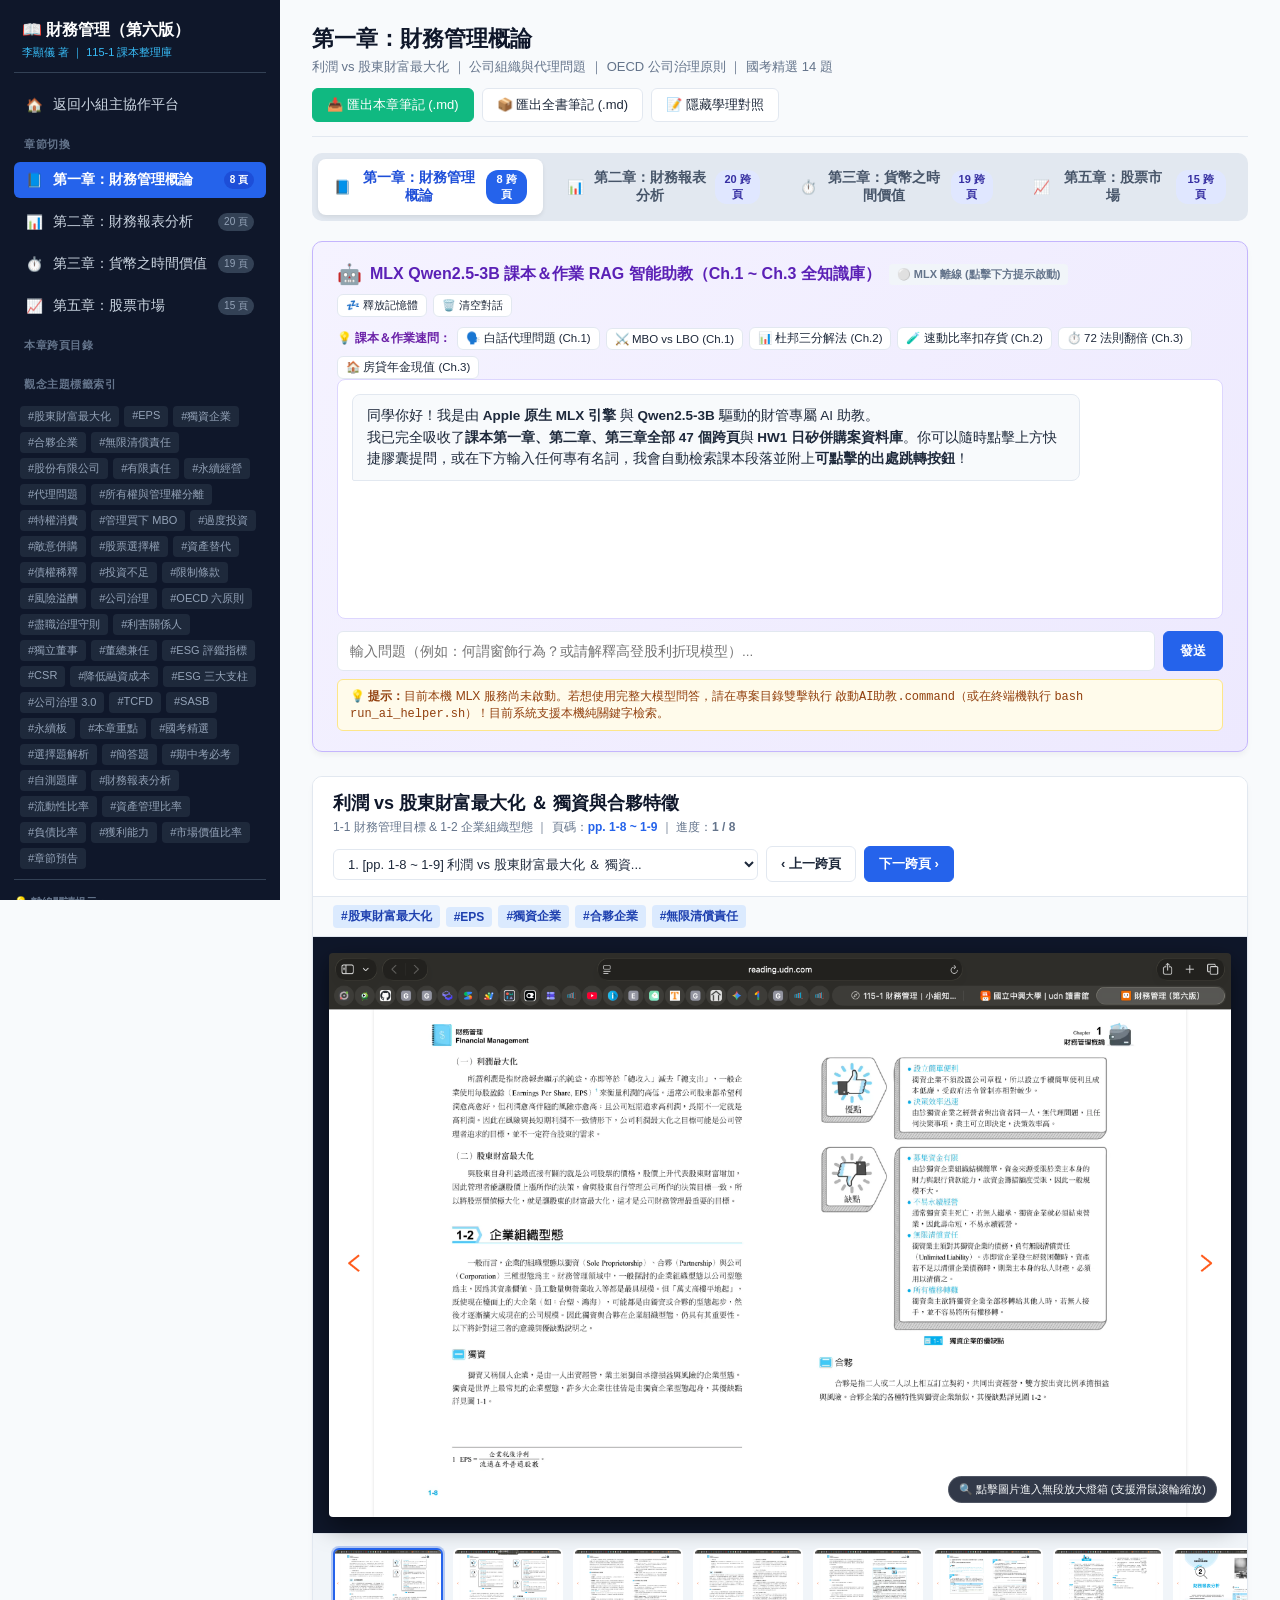
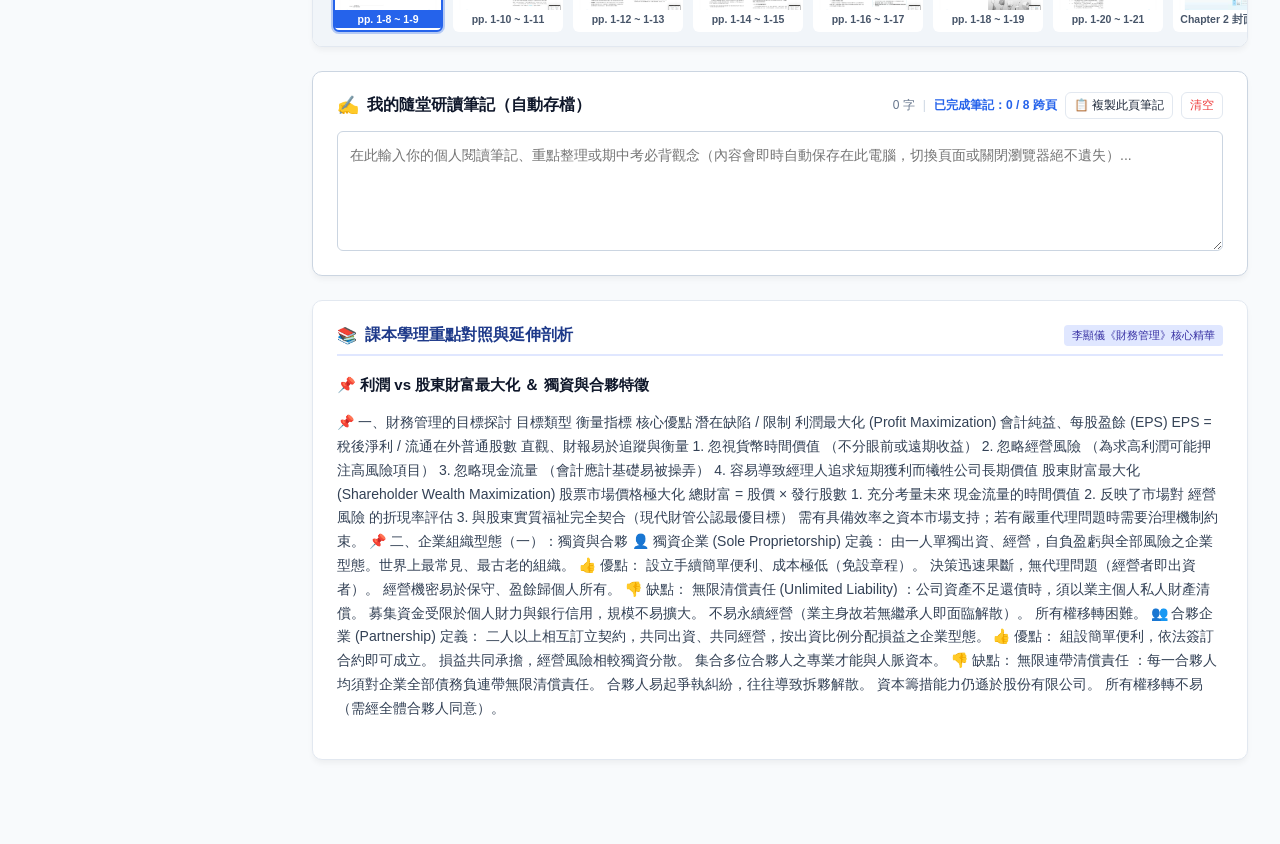
==== commit 772949ca: "feat(textbook): add Chapter 5 Stock Market (15 spreads) to textbook viewer" ====
--- a/textbook.html
+++ b/textbook.html
@@ -3,7 +3,7 @@
 <head>
 <meta charset="UTF-8">
 <meta name="viewport" content="width=device-width, initial-scale=1.0, maximum-scale=1.0, user-scalable=no">
-<title>📖 財務管理（第六版）本機離線整理庫 ｜ Ch.1 ~ Ch.3 全收錄</title>
+<title>📖 財務管理（第六版）本機離線整理庫 ｜ Ch.1 ~ Ch.5 全收錄</title>
 
 <style>
   :root {
@@ -615,6 +615,10 @@
     <span>⏱️</span> 第三章：貨幣之時間價值
     <span class="badge-counter" id="ch3-counter">19 頁</span>
   </a>
+  <a class="nav-link" id="side-nav-ch5" onclick="switchChapter('ch5')">
+    <span>📈</span> 第五章：股票市場
+    <span class="badge-counter" id="ch5-counter">15 頁</span>
+  </a>
 
   <div class="nav-header">本章跨頁目錄</div>
   <div id="side-page-list" style="display: flex; flex-direction: column; gap: 4px; max-height: 240px; overflow-y: auto;">
@@ -668,6 +672,10 @@
     <button id="tab-ch3" class="ch-tab-btn" onclick="switchChapter('ch3')">
       <span>⏱️</span> 第三章：貨幣之時間價值
       <span class="tab-count">19 跨頁</span>
+    </button>
+    <button id="tab-ch5" class="ch-tab-btn" onclick="switchChapter('ch5')">
+      <span>📈</span> 第五章：股票市場
+      <span class="tab-count">15 跨頁</span>
     </button>
   </div>
 
@@ -1586,6 +1594,249 @@
     "notes": "<div class='note-block'><h4>📌 計算題第 12 題實戰全解</h4><div class='alert-box'><b>題目：</b>假設你 4 年大學畢業後會有 5 萬元的獎金，在年利率為 6% 的情況下，請問獎金的現值是多少？<br><br><b>解析：</b><br><code>PV = FV / (1 + r)^n = 50,000 / (1 + 0.06)^4 = 50,000 / 1.262477 ≈ 39,604.7 元</code></div></div>"
   }
 ]
+    },
+    ch5: {
+      id: "ch5",
+      shortTitle: "Ch.5",
+      title: "第五章：股票市場",
+      sub: "股票基本特性 ｜ 股利折現評價模式 (Gordon Model) ｜ 股票上市與承銷 ｜ 庫藏股與私有化 ｜ 習題 35 題",
+      imgFolder: "./電子書/第五章",
+      pages: [
+  {
+    "id": "ch05_p5-1-5-3",
+    "pageRange": "pp. 5-1 ~ 5-3",
+    "filename": "截圖 2026-11-24 晚上7.53.29.png",
+    "section": "Part 2 金融市場篇｜本章大綱",
+    "title": "第五章 股票市場導讀與章節大綱",
+    "tags": [
+      "Part 2 金融市場篇",
+      "股票市場",
+      "本章大綱",
+      "章節導讀"
+    ],
+    "summary": "Part 2 金融市場篇首章，介紹第五章「股票市場」五大節次：5-1 股票基本特性、5-2 股票價格探討、5-3 股票上市、5-4 庫藏股、5-5 股票私有化。",
+    "notes": "<div class='note-block'><h4>📌 第五章 股票市場五大節次大綱</h4><p>• <b>5-1 股票基本特性</b>：股票意義、種類與性質、股利發放、增減資。<br>• <b>5-2 股票價格探討</b>：股利折現評價模式（一般模式、零成長、Gordon 固定成長、非固定成長）。<br>• <b>5-3 股票上市</b>：股票上市優缺點、承銷方法（代銷制 vs 包銷制）與新股銷售方式。<br>• <b>5-4 庫藏股</b>：公司買回自家公司股票之意義、五大功能與三大缺失。<br>• <b>5-5 股票私有化</b>：股票私有化下市之四大理由與兩大風險。</p></div>"
+  },
+  {
+    "id": "ch05_p5-4-5-5",
+    "pageRange": "pp. 5-4 ~ 5-5",
+    "filename": "截圖 2026-11-24 晚上7.53.30.png",
+    "section": "5-1 股票基本特性",
+    "title": "股票的意義、市值與淨值 ＆ 彈性面額制度",
+    "tags": [
+      "股票意義",
+      "市場價值",
+      "每股淨值",
+      "市價淨值比",
+      "彈性面額制度"
+    ],
+    "summary": "說明股票（Stock）定義、每股面額（傳統 10 元 vs 2014 年起彈性面額制度）、每張 1,000 股換算、公司市值與每股淨值（Book Value）之計算。",
+    "notes": "<div class='note-block'><h4>📌 股票基本概念與彈性面額</h4><p>• <b>基本換算</b>：傳統一股面額 10 元、每張 1,000 股；資本額 10 億元 = 1 億股 = 10 萬張。<br>• <b>公司市值</b> = 流通在外總股數 × 每股市價（市場用來衡量公司規模的主要指標）。<br>• <b>每股淨值 (Book Value)</b> = (總資產 - 總負債) / 流通在外股數；<b>市價淨值比 (P/B)</b> 常用來評估股價是否合理。<br>• <b>彈性面額制度</b>：臺灣證交所自 2014 年起推動，公司可自行決定面額（如 5 元、1 元、2.5 元等，如矽力*-KY 2.5 元、愛普* 5 元、長華* 1 元）。</p></div>"
+  },
+  {
+    "id": "ch05_p5-6-5-7",
+    "pageRange": "pp. 5-6 ~ 5-7",
+    "filename": "截圖 2026-11-24 晚上7.53.32.png",
+    "section": "5-1 股票基本特性（股利的發放）",
+    "title": "現金股利（除息）與股票股利（除權）比較 ＆ 例題 5-1、5-2",
+    "tags": [
+      "現金股利",
+      "股票股利",
+      "除息與填息",
+      "除權與填權",
+      "表 5-1"
+    ],
+    "summary": "詳解現金股利（除息、填息、貼息）與股票股利（無償配股、除權、填權、貼權）之差異，整理表 5-1 對股本、股價、市值與股東權益之影響。",
+    "notes": "<div class='note-block'><h4>📌 表 5-1：現金股利 vs 股票股利對公司財務影響</h4><p>• <b>現金股利（除息）</b>：股票面額不變、資本額（股數）不變、<b>股價降低</b>（P<sub>除息</sub> = P<sub>0</sub> - D<sub>現金</sub>）、<b>股票市值減少</b>、股東總權益不變。<br>• <b>股票股利（除權 / 無償配股）</b>：股票面額不變、<b>資本額（股數）增加</b>、<b>股價降低</b>（P<sub>除權</sub> = P<sub>0</sub> / (1 + 配股率)）、股票市值不變、股東總權益不變。<br>• <b>例題 5-1</b>：資本額 50 億、面額 10 元 → 5 億股（50 萬張）；股價 100 元 → 市值 500 億元。<br>• <b>同時除息除權公式</b>：先「除息」後再「除權」，即 <code>P<sub>除權息</sub> = (P<sub>0</sub> - 現金股利) / (1 + 股票股利/面額)</code>。</p></div>"
+  },
+  {
+    "id": "ch05_p5-8-5-9",
+    "pageRange": "pp. 5-8 ~ 5-9",
+    "filename": "截圖 2026-11-24 晚上7.53.36.png",
+    "section": "5-1 股票基本特性（增資與減資）",
+    "title": "盈餘轉增資、現金增資 (SEO) 與減資 ＆ 金融業增資潮案例",
+    "tags": [
+      "盈餘轉增資",
+      "現金增資 SEO",
+      "減資",
+      "例題 5-2 解答"
+    ],
+    "summary": "承接例題 5-2 完整解答，介紹增資（盈餘轉增資、現金增資 SEO）與減資對股數、股價及每股淨值的影響，並附 2022 年金融業增資潮案例。",
+    "notes": "<div class='note-block'><h4>📌 增資與減資核心要點</h4><p>• <b>例題 5-2 重點</b>：股價 60 元、股本 10 億（1 億股）：發 2 元現金股利 → 除息價 58 元、市值 58 億；發 2 元股票股利 → 除權價 60 ÷ 1.2 = 50 元、股本增至 12 億；同時發 2 元現金與 2 元股票 → (60 - 2) ÷ 1.2 = <b>48.3 元</b>。<br>• <b>增資</b>：股數增加、股本膨脹、每股淨值減少（含盈餘轉增資與現金增資 SEO）。<br>• <b>減資</b>：股本消減且股數減少、股價會增加、每股淨值也會增加；減資後價格 = <code>P<sub>0</sub> × (舊股數 / 新股數)</code>（例：80 元、1,000 股換發 800 股 → 100 元）。</p></div>"
+  },
+  {
+    "id": "ch05_p5-10-5-11",
+    "pageRange": "pp. 5-10 ~ 5-11",
+    "filename": "截圖 2026-11-24 晚上7.53.39.png",
+    "section": "5-1 股票基本特性（股票種類及性質）",
+    "title": "普通股六大特性 ＆ 特別股優惠條件、限制與五大種類",
+    "tags": [
+      "普通股",
+      "特別股",
+      "優先股",
+      "累積特別股",
+      "可轉換特別股"
+    ],
+    "summary": "完整比較普通股（永久出資、有限責任、公司管理權、盈餘分配權、剩餘資產分配權、新股認購權）與折衷證券「特別股」之權利義務與五大分類。",
+    "notes": "<div class='note-block'><h4>📌 普通股 vs 特別股</h4><p>• <b>普通股 (Common Stock) 六大特性</b>：永久出資（最早出現、最晚離開）、有限責任、公司管理權、盈餘分配權、剩餘資產分配權、新股認購權。<br>• <b>特別股 (Preferred Stock)</b>：介於普通股與債券之間的「折衷證券」。<br>  - <b>優惠條件</b>：股利分配優先權、剩餘資產優先分配權。<br>  - <b>權益限制</b>：股利受限於期初約定、股利受限於營業盈餘（無盈餘不分配）。<br>  - <b>五大種類</b>：參與/非參與、累積/非累積、可贖回/不可贖回、可轉換/不可轉換、有表決權/無表決權。</p></div>"
+  },
+  {
+    "id": "ch05_p5-12-5-13",
+    "pageRange": "pp. 5-12 ~ 5-13",
+    "filename": "截圖 2026-11-24 晚上7.53.41.png",
+    "section": "5-2 股票價格探討",
+    "title": "股利折現一般模式（式 5-1、5-2）＆ 例題 5-3",
+    "tags": [
+      "股利折現模式",
+      "股票評價",
+      "零成長模式",
+      "例題 5-3"
+    ],
+    "summary": "以貨幣時間價值推導股票內含價值：將未來所有預期股利及期末出售價格依股東要求報酬率 R 折現，並介紹零成長模式導論。",
+    "notes": "<div class='note-block'><h4>📌 股利折現一般模式 (DDM)</h4><p>• <b>一般公式 (5-1)</b>：<code>P<sub>0</sub> = Σ [D<sub>t</sub> / (1 + R)<sup>t</sup>]</code>（t = 1 到 ∞）。<br>• <b>有限持有期公式 (5-2)</b>：<code>P<sub>0</sub> = D<sub>1</sub>/(1+R) + ... + D<sub>n-1</sub>/(1+R)<sup>n-1</sup> + P<sub>n</sub>/(1+R)<sup>n</sup></code>。<br>• <b>例題 5-3</b>：前 6 年股利分別為 6, 5, 4, 3, 2, 1 元，R = 5%，若第 6 年底倒閉 → P<sub>0</sub> = <b>18.49 元</b>；若第 7 年底以 10 元收購 → P<sub>0</sub> = 18.49 + 10/(1.05)<sup>7</sup> = <b>25.60 元</b>。</p></div>"
+  },
+  {
+    "id": "ch05_p5-14-5-15",
+    "pageRange": "pp. 5-14 ~ 5-15",
+    "filename": "截圖 2026-11-24 晚上7.53.43.png",
+    "section": "5-2 股票價格探討",
+    "title": "股利固定折現模式 (零成長) ＆ 股利固定成長折現模型 (Gordon Model)",
+    "tags": [
+      "零成長模式",
+      "Gordon Model",
+      "高登模型",
+      "例題 5-4",
+      "例題 5-5"
+    ],
+    "summary": "推導股利固定折現模式 P = D / R（適用於永續特別股）與股利固定成長折現模型（Gordon Model）示意圖與幾何級數推導。",
+    "notes": "<div class='note-block'><h4>📌 零成長模式與高登模型導論</h4><p>• <b>股利固定折現模式（零成長，式 5-3）</b>：<code>P<sub>0</sub> = D / R</code>（即永續年金現值，亦適用無到期日特別股）。<br>• <b>例題 5-4</b>：每年固定配 3 元，R = 6% → P<sub>0</sub> = 3 / 6% = <b>50 元</b>。<br>• <b>例題 5-5</b>：股價 100 元，R = 5% → D = 100 × 5% = <b>5 元</b>。<br>• <b>Gordon Model 假設</b>：今年股利 D<sub>0</sub>，明年起以固定成長率 g 永續成長，且必須滿足 <code>R &gt; g</code>。</p></div>"
+  },
+  {
+    "id": "ch05_p5-16-5-17",
+    "pageRange": "pp. 5-16 ~ 5-17",
+    "filename": "截圖 2026-11-24 晚上7.53.44.png",
+    "section": "5-2 股票價格探討",
+    "title": "Gordon Model 公式與例題 5-6、5-7 ＆ 股利非固定成長模式",
+    "tags": [
+      "Gordon Model",
+      "D0 與 D1 區分",
+      "非固定成長模式",
+      "超成長期"
+    ],
+    "summary": "推導 Gordon Model 公式 P0 = D1 / (R - g) = D0(1+g) / (R - g)，點出「今年股利 D0」與「明年股利 D1」的經典考試陷阱，並導入二階段超成長折現模式。",
+    "notes": "<div class='note-block'><h4>📌 Gordon Model 核心公式與 D<sub>0</sub>/D<sub>1</sub> 陷阱</h4><p>• <b>核心公式 (5-4)</b>：<code>P<sub>0</sub> = D<sub>0</sub>(1 + g) / (R - g) = D<sub>1</sub> / (R - g)</code>（需 <code>R &gt; g</code>）。<br>• <b>例題 5-6（「目前」支付 = D<sub>0</sub>）</b>：D<sub>0</sub> = 3 元，g = 5%，R = 8% → P<sub>0</sub> = 3(1.05) / (8% - 5%) = <b>105 元</b>。<br>• <b>例題 5-7（「明年」將支付 = D<sub>1</sub>）</b>：D<sub>1</sub> = 2 元，g = 6%，R = 10% → P<sub>0</sub> = 2 / (10% - 6%) = <b>50 元</b>（切忌再乘 1+g！）。<br>• <b>非固定成長（二階段）</b>：將第一階段「超成長期」逐期折現（P<sub>s</sub>）＋ 第二階段「固定成長期」折現至第 n 期再折回第 0 期（P<sub>f</sub>）。</p></div>"
+  },
+  {
+    "id": "ch05_p5-18-5-19",
+    "pageRange": "pp. 5-18 ~ 5-19",
+    "filename": "截圖 2026-11-24 晚上7.53.48.png",
+    "section": "5-2 非固定成長例題 ＆ 5-3 股票上市",
+    "title": "二階段折現例題 5-8 ＆ 股票上市的優點與缺點",
+    "tags": [
+      "二階段折現",
+      "例題 5-8",
+      "股票上市",
+      "IPO 優缺點"
+    ],
+    "summary": "示範例題 5-8 前 5 年超成長＋第 6 年起穩定成長的完整計算流程，並進入 5-3 節介紹股票上市（IPO）的三大優點與缺點。",
+    "notes": "<div class='note-block'><h4>📌 二階段折現實戰與股票上市</h4><p>• <b>例題 5-8 解法</b>：D<sub>0</sub>=2，前 5 年分別成長 8%、10%、12%、11%、9% 算出 D<sub>1</sub>~D<sub>5</sub>（D<sub>5</sub>=3.2197），第 6 年起 g<sub>f</sub>=3%、R=5% → 先算第 5 年底終值 <code>3.2197×1.03 / (5%-3%)</code> 再折現 5 期，加總前 5 期現值 = <b>141.38 元</b>。<br>• <b>5-3 股票上市優點</b>：1. 提高公司知名度、容易募集資金；2. 增加股票流動性、呈現真正價值；3. 提升公司透明度、增加經營績效。<br>• <b>缺點（本頁起）</b>：1. 上市發行成本高、須履行社會責任。</p></div>"
+  },
+  {
+    "id": "ch05_p5-20-5-21",
+    "pageRange": "pp. 5-20 ~ 5-21",
+    "filename": "截圖 2026-11-24 晚上7.53.51.png",
+    "section": "5-3 股票上市（承銷與新股銷售）",
+    "title": "承銷方法（代銷制 vs 包銷制）、新股銷售三方式 ＆ 證券型代幣 (STO)",
+    "tags": [
+      "代銷制",
+      "包銷制",
+      "確定包銷",
+      "餘額包銷",
+      "競價拍賣",
+      "詢價圈購",
+      "STO"
+    ],
+    "summary": "比較代銷制（Best Efforts）與包銷制（Firm Commitment：確定包銷 vs 餘額包銷），說明新股銷售三方式（競價拍賣、詢價圈購、公開申購配售）及證券型代幣（STO）。",
+    "notes": "<div class='note-block'><h4>📌 承銷方法與新股銷售方式</h4><p>• <b>代銷制 (Best Efforts)</b>：未售完退還發行公司，承銷商不承擔發行風險、費用較低。<br>• <b>包銷制 (Firm Commitment)</b>：保證全數銷售完畢，風險高、費用高。分為：<br>  1. <b>確定包銷（全額包銷）</b>：發行前即可取得全部資金。<br>  2. <b>餘額包銷</b>：承銷期滿未售完由承銷商買回認購。<br>• <b>新股銷售三方式</b>：1. <b>競價拍賣</b>（價高者得，IPO 5 億元以上須 8 成採競拍）；2. <b>詢價圈購</b>；3. <b>公開申購配售</b>（公開抽籤）。<br>• <b>財務小百科</b>：證券型代幣發行（STO）分為「分潤型」（類似股權）與「債務型」（類似債權）。</p></div>"
+  },
+  {
+    "id": "ch05_p5-22-5-23",
+    "pageRange": "pp. 5-22 ~ 5-23",
+    "filename": "截圖 2026-11-24 晚上7.53.55.png",
+    "section": "5-4 庫藏股",
+    "title": "庫藏股實施理由、五大功能、三大缺失 ＆ 真假庫藏股判斷指標",
+    "tags": [
+      "庫藏股",
+      "Treasury Stock",
+      "護盤",
+      "惡意併購",
+      "內線交易"
+    ],
+    "summary": "說明我國《證交法》庫藏股（Treasury Stock）的三大實施理由、五大功能、三大缺失，以及法人判斷庫藏股真假的四項指標。",
+    "notes": "<div class='note-block'><h4>📌 庫藏股 (Treasury Stock) 完整架構</h4><p>• <b>三大實施理由</b>：1. 轉讓股份予員工；2. 配合可轉債/附認股權證等作為股權轉換；3. 為維護公司信用及股東權益而買回並辦理消除股份（註銷減資）。<br>• <b>五大功能</b>：1. 維持股價穩定；2. 防止惡意併購；3. 供股權轉換行使支用（省時省成本）；4. 調整資本結構（減少權益資金）；5. 收回異議股東股票。<br>• <b>三大缺失</b>：1. 股價可能被操控；2. 大股東變相利用公司資源控制經營權；3. 易發生內線交易。<br>• <b>判斷四要點</b>：股價位階、買回張數占比、歷史執行率、公司業績表現。</p></div>"
+  },
+  {
+    "id": "ch05_p5-24-5-25",
+    "pageRange": "pp. 5-24 ~ 5-25",
+    "filename": "截圖 2026-11-24 晚上7.53.57.png",
+    "section": "5-4 庫藏股案例 ＆ 5-5 股票私有化",
+    "title": "庫藏股執行實務分析 ＆ 股票私有化 (Privatization) 四大理由",
+    "tags": [
+      "股票私有化",
+      "Privatization",
+      "下市",
+      "股份回購"
+    ],
+    "summary": "補充庫藏股四項判斷準則之實務觀察，並進入 5-5 節說明「股票私有化」（下市）的定義與四大理由（股價過低、減少監管、遇到競爭、追求效率）。",
+    "notes": "<div class='note-block'><h4>📌 股票私有化 (Privatization) 四大理由</h4><p>• <b>定義</b>：上市櫃公司大股東向小股東或散戶買回股票（股份回購），撤銷上市櫃資格，轉為大股東私人持有公司。<br>• <b>四大理由</b>：<br>  1. <b>股價過低</b>：長期遠低於淨值，無法彰顯公司價值。<br>  2. <b>減少監管</b>：避開交易所繁複規定與分析師緊迫盯人。<br>  3. <b>遇到競爭</b>：避免定期揭露財報與產能預估讓競爭對手擬定策略。<br>  4. <b>追求效率</b>：重大決策無須繁瑣公開說明或受限於獨立董事，決策執行更彈性迅速。</p></div>"
+  },
+  {
+    "id": "ch05_p5-26-5-27",
+    "pageRange": "pp. 5-26 ~ 5-27",
+    "filename": "截圖 2026-11-24 晚上7.54.01.png",
+    "section": "5-5 股票私有化",
+    "title": "私有化的兩大風險、金管會下市把關機制 ＆ 第五章結語",
+    "tags": [
+      "私有化風險",
+      "小股東反擊",
+      "財務風險",
+      "下市把關",
+      "本章結語"
+    ],
+    "summary": "剖析股票私有化面臨的兩大風險（受小股東反擊訴訟、增加財務風險），搭配金管會要求證交所把關下市價格案例，並總結第五章全章重點。",
+    "notes": "<div class='note-block'><h4>📌 私有化風險與監管案例</h4><p>• <b>兩大風險</b>：<br>  1. <b>受小股東反擊</b>：收購價若不符期待，恐招致法律訴訟使計畫流產或損害公司形象。<br>  2. <b>增加財務風險</b>：動用大量內部現金回購會降低流動與速動比率；若對外融資則拉高負債比率。<br>• <b>實務案例</b>：2021 年金可、亞太等併購下市案後，金管會要求證交所擔任「最後一關」，若下市收購價不合理可要求重聘獨立專家檢視（現行規定終止上市須審計委員會審議並經股東會發行總數 2/3 以上同意）。</p></div>"
+  },
+  {
+    "id": "ch05_p5-28-5-29",
+    "pageRange": "pp. 5-28 ~ 5-29",
+    "filename": "截圖 2026-11-24 晚上7.54.04.png",
+    "section": "第五章 本章習題",
+    "title": "選擇題 第 1 ~ 19 題（含國營事業、銀行、農會、中鋼國考題）",
+    "tags": [
+      "本章習題",
+      "選擇題",
+      "國考題",
+      "Gordon Model 考題"
+    ],
+    "summary": "收錄第五章選擇題第 1~19 題，包含 2004~2021 年國營事業、一銀、農會、中鋼、兆豐銀等歷屆測驗題，涵蓋除權息、庫藏股、特別股與高登模型計算。",
+    "notes": "<div class='note-block'><h4>📌 第五章 選擇題精選題型速覽 (1~19 題)</h4><p>• <b>基礎觀念 (1~5 題)</b>：除權/除息對股本與股價影響、面額/淨值/市值差異、普通股與特別股差異、承銷商包銷 vs 代銷、上市程序。<br>• <b>國考實戰 (6~19 題)</b>：<br>  - 第 7 題（2006 國營）：募資 $5,000,000 ÷ 每股 $20 = 250,000 股。<br>  - 第 10 題（2008 國營）：除權前 50 元、除權基準價 40 元 → 50 / (1 + x/10) = 40 → 股票股利 <b>2.5 元</b>。<br>  - 第 15 題（2014 農會）：D<sub>0</sub>=1.2, g=3%, R=11.2% → 1.2×1.03 / (11.2%-3%) = <b>$15.07</b>。<br>  - 第 18 題（2017 兆豐銀）：永續特別股 D=8.5, R=10% → 8.5 / 10% = <b>$85</b>。<br>  - 第 19 題（2021 農會）：D<sub>1</sub>=2.2, g=10%, R=12% → 2.2 / (12%-10%) = <b>$110</b>。</p></div>"
+  },
+  {
+    "id": "ch05_p5-30-5-31",
+    "pageRange": "pp. 5-30 ~ 5-31",
+    "filename": "截圖 2026-11-24 晚上7.54.06.png",
+    "section": "第五章 本章習題",
+    "title": "選擇題第 20 題 ＆ 簡答與計算題（基礎題 1~10、進階題 11~15）",
+    "tags": [
+      "本章習題",
+      "簡答與計算題",
+      "基礎題",
+      "進階題"
+    ],
+    "summary": "收錄選擇題第 20 題（2023 初考：不影響基本 EPS 之項目），以及簡答與計算題共 15 題（基礎題 1~10 題、進階題 11~15 題），完整涵蓋全章公式與申論重點。",
+    "notes": "<div class='note-block'><h4>📌 簡答與計算題重點題號提示</h4><p>• <b>選擇題第 20 題（2023 初考）</b>：發放普通股現金股利不會影響流通在外加權平均股數，故不影響基本 EPS（答案選 D）。<br>• <b>基礎計算題</b>：第 1~2 題（股本 20 億、股價 50 元之張數/市值/除權息）、第 4 題（有限期 4 年股利折現）、第 5 題（零成長 D=4, R=5% → 80 元）、第 6 題（Gordon Model 比較 D<sub>0</sub>=2 vs D<sub>1</sub>=2）。<br>• <b>進階題</b>：第 11 題（特別股優惠與限制）、第 12 題（前 5 年超成長 7%~11% + 第 6 年起 5% 永續成長，R=6%）、第 13~15 題（股票上市優缺點、確定包銷 vs 餘額包銷、庫藏股功能）。</p></div>"
+  }
+]
     }
   };
 
@@ -1611,7 +1862,7 @@
     currentPageIdx = targetPageIdx;
 
     // 更新頂部 Tabs
-    ['ch1', 'ch2', 'ch3'].forEach(k => {
+    ['ch1', 'ch2', 'ch3', 'ch5'].forEach(k => {
       const tab = document.getElementById('tab-' + k);
       const sideNav = document.getElementById('side-nav-' + k);
       if (tab) tab.classList.toggle('active', k === chKey);
@@ -1672,6 +1923,61 @@
     });
   }
 
+  
+  // ================= 智慧型多路徑自動探測與錯誤備援 =================
+  function getCandidatePaths(folder, filename) {
+    if (!filename) return [];
+    
+    // 判斷是否由 電子書 目錄底下直接開啟
+    const pathStr = window.location.pathname || '';
+    const hrefStr = window.location.href || '';
+    const isInsideSubdir = pathStr.includes('/電子書/') || 
+                           pathStr.endsWith('/電子書/textbook.html') ||
+                           hrefStr.includes('/%E9%9B%BB%E5%AD%90%E6%9B%B8/');
+    
+    const candidateFolders = [];
+    if (isInsideSubdir) {
+      candidateFolders.push(folder.replace('./電子書/', './'));
+      candidateFolders.push(folder.replace('./電子書/', '../電子書/'));
+      candidateFolders.push(folder);
+    } else {
+      candidateFolders.push(folder);
+      candidateFolders.push(folder.replace('./電子書/', './'));
+      candidateFolders.push('../' + folder.replace('./', ''));
+    }
+
+    const list = [];
+    candidateFolders.forEach(f => {
+      // 1. 完全 encodeURI（處理空白與中文字元）
+      try { list.push(encodeURI(f + '/' + filename)); } catch(e){}
+      // 2. 僅對檔名 encodeURIComponent
+      try { list.push(f + '/' + encodeURIComponent(filename)); } catch(e){}
+      // 3. 原生未編碼路徑
+      list.push(f + '/' + filename);
+    });
+
+    return Array.from(new Set(list));
+  }
+
+  function setImgSrcWithFallback(imgEl, folder, filename) {
+    if (!imgEl || !filename) return;
+    const candidates = getCandidatePaths(folder, filename);
+    let curIdx = 0;
+
+    function tryLoad() {
+      if (curIdx < candidates.length) {
+        const nextUrl = candidates[curIdx++];
+        imgEl.src = nextUrl;
+      } else {
+        console.warn('All image paths failed for:', filename);
+        imgEl.alt = `⚠️ 課本頁面圖片未能載入 (${filename})，請確認檔案路徑`;
+      }
+    }
+
+    imgEl.onerror = tryLoad;
+    tryLoad();
+  }
+
   // 渲染底部縮圖列
   function renderThumbnails() {
     const strip = document.getElementById('thumb-strip');
@@ -1683,11 +1989,17 @@
       div.id = 'thumb-item-' + idx;
       div.onclick = () => goToPage(idx);
 
-      const safePath = ch.imgFolder + '/' + encodeURIComponent(p.filename);
-      div.innerHTML = `
-        <img src="${safePath}" alt="${p.pageRange}" loading="lazy">
-        <div class="thumb-label">${p.pageRange}</div>
-      `;
+      const thumbImg = document.createElement('img');
+      thumbImg.alt = p.pageRange;
+      thumbImg.loading = 'lazy';
+      setImgSrcWithFallback(thumbImg, ch.imgFolder, p.filename);
+
+      const label = document.createElement('div');
+      label.className = 'thumb-label';
+      label.innerText = p.pageRange;
+
+      div.appendChild(thumbImg);
+      div.appendChild(label);
       strip.appendChild(div);
     });
   }
@@ -1716,10 +2028,9 @@
     currentPageIdx = idx;
     const p = ch.pages[idx];
 
-    // 更新圖片
+    // 更新圖片（支援智慧備援多路徑）
     const imgEl = document.getElementById('cur-page-img');
-    const safePath = ch.imgFolder + '/' + encodeURIComponent(p.filename);
-    imgEl.src = safePath;
+    setImgSrcWithFallback(imgEl, ch.imgFolder, p.filename);
 
     // 更新標題與章節資訊
     document.getElementById('cur-page-title').innerText = p.title;
@@ -1888,7 +2199,7 @@
     let md = `# 📖 財務管理（第六版）全章節個人研讀筆記全集\n`;
     md += `匯出日期：${new Date().toLocaleString()}\n\n---\n\n`;
 
-    ['ch1', 'ch2', 'ch3'].forEach(k => {
+    ['ch1', 'ch2', 'ch3', 'ch5'].forEach(k => {
       const ch = chaptersData[k];
       md += `# 【${ch.title}】\n\n`;
       ch.pages.forEach((p, idx) => {
@@ -1996,7 +2307,7 @@
     let matchedSources = [];
     const keywords = query.toLowerCase().split(/\s+/);
 
-    ['ch1', 'ch2', 'ch3'].forEach(k => {
+    ['ch1', 'ch2', 'ch3', 'ch5'].forEach(k => {
       const ch = chaptersData[k];
       ch.pages.forEach((p, idx) => {
         let score = 0;
@@ -2062,6 +2373,7 @@
         if (!chKey) {
           if (s.id && s.id.includes('ch02')) chKey = 'ch2';
           else if (s.id && s.id.includes('ch03')) chKey = 'ch3';
+          else if (s.id && s.id.includes('ch05')) chKey = 'ch5';
           else chKey = 'ch1';
         }
         const pIdx = (s.page_index !== undefined) ? s.page_index : 0;
